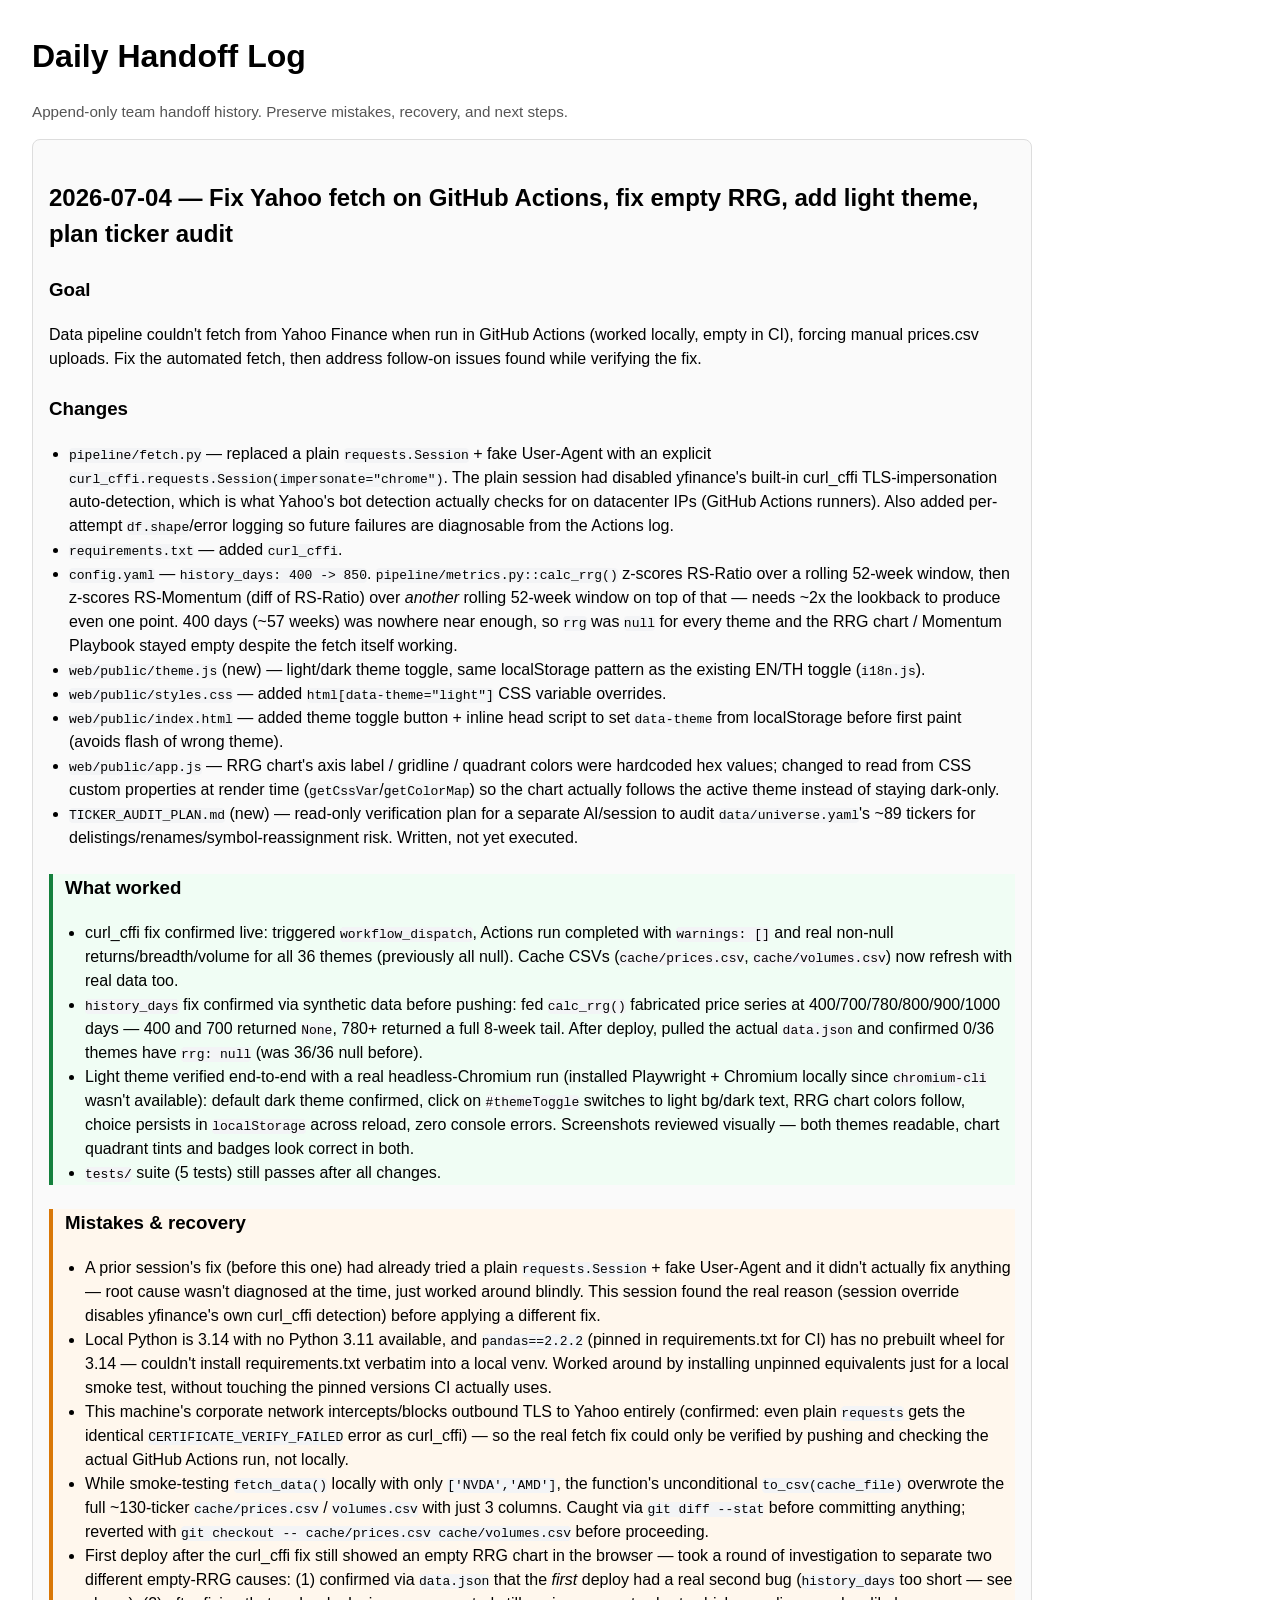
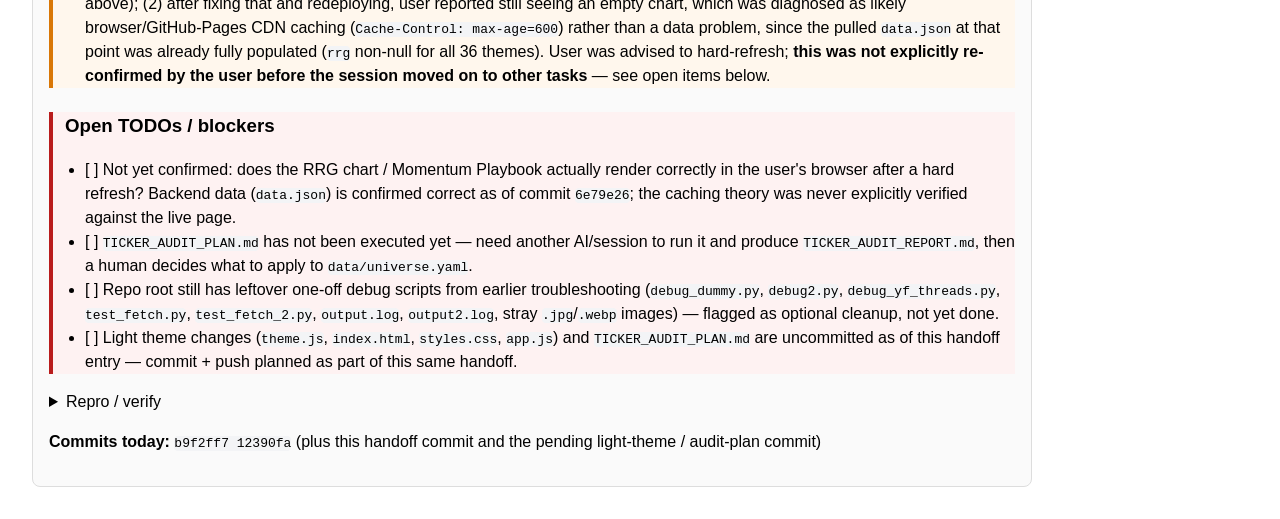
==== handoff.html @ 26f1a14c "docs: daily handoff for 2026-07-04 Yahoo fetch fix, RRG history_days fix, light theme toggle, and ti" ====
<!doctype html>
<html lang="en">
<head>
  <meta charset="utf-8">
  <meta name="viewport" content="width=device-width, initial-scale=1">
  <title>Daily Handoff Log</title>
  <style>
    body {
      font-family: Arial, sans-serif;
      line-height: 1.5;
      margin: 2rem;
      max-width: 1000px;
    }
    h1, h2, h3 {
      margin-top: 1.5rem;
    }
    .handoff-entry {
      border: 1px solid #ddd;
      border-radius: 8px;
      padding: 1rem;
      margin-bottom: 1rem;
      background: #fafafa;
    }
    .meta {
      color: #555;
      font-size: 0.95rem;
    }
    .mistakes {
      border-left: 4px solid #d97706;
      padding-left: 0.75rem;
      background: #fff7ed;
    }
    .worked {
      border-left: 4px solid #15803d;
      padding-left: 0.75rem;
      background: #f0fdf4;
    }
    .blockers {
      border-left: 4px solid #b91c1c;
      padding-left: 0.75rem;
      background: #fef2f2;
    }
    code, pre {
      background: #f3f4f6;
      border-radius: 4px;
    }
    pre {
      padding: 0.75rem;
      overflow-x: auto;
    }
    ul {
      padding-left: 1.25rem;
    }
  </style>
</head>
<body>
  <h1>Daily Handoff Log</h1>
  <p class="meta">Append-only team handoff history. Preserve mistakes, recovery, and next steps.</p>

  <section id="handoff-log">
    <!-- APPEND NEW HANDOFF ENTRIES BELOW THIS LINE -->
    <section class="handoff-entry" data-date="2026-07-04">
      <h2>2026-07-04 — Fix Yahoo fetch on GitHub Actions, fix empty RRG, add light theme, plan ticker audit</h2>

      <section>
        <h3>Goal</h3>
        <p>Data pipeline couldn't fetch from Yahoo Finance when run in GitHub Actions (worked locally, empty in CI), forcing manual prices.csv uploads. Fix the automated fetch, then address follow-on issues found while verifying the fix.</p>
      </section>

      <section>
        <h3>Changes</h3>
        <ul>
          <li><code>pipeline/fetch.py</code> — replaced a plain <code>requests.Session</code> + fake User-Agent with an explicit <code>curl_cffi.requests.Session(impersonate="chrome")</code>. The plain session had disabled yfinance's built-in curl_cffi TLS-impersonation auto-detection, which is what Yahoo's bot detection actually checks for on datacenter IPs (GitHub Actions runners). Also added per-attempt <code>df.shape</code>/error logging so future failures are diagnosable from the Actions log.</li>
          <li><code>requirements.txt</code> — added <code>curl_cffi</code>.</li>
          <li><code>config.yaml</code> — <code>history_days: 400 -&gt; 850</code>. <code>pipeline/metrics.py::calc_rrg()</code> z-scores RS-Ratio over a rolling 52-week window, then z-scores RS-Momentum (diff of RS-Ratio) over <em>another</em> rolling 52-week window on top of that — needs ~2x the lookback to produce even one point. 400 days (~57 weeks) was nowhere near enough, so <code>rrg</code> was <code>null</code> for every theme and the RRG chart / Momentum Playbook stayed empty despite the fetch itself working.</li>
          <li><code>web/public/theme.js</code> (new) — light/dark theme toggle, same localStorage pattern as the existing EN/TH toggle (<code>i18n.js</code>).</li>
          <li><code>web/public/styles.css</code> — added <code>html[data-theme="light"]</code> CSS variable overrides.</li>
          <li><code>web/public/index.html</code> — added theme toggle button + inline head script to set <code>data-theme</code> from localStorage before first paint (avoids flash of wrong theme).</li>
          <li><code>web/public/app.js</code> — RRG chart's axis label / gridline / quadrant colors were hardcoded hex values; changed to read from CSS custom properties at render time (<code>getCssVar</code>/<code>getColorMap</code>) so the chart actually follows the active theme instead of staying dark-only.</li>
          <li><code>TICKER_AUDIT_PLAN.md</code> (new) — read-only verification plan for a separate AI/session to audit <code>data/universe.yaml</code>'s ~89 tickers for delistings/renames/symbol-reassignment risk. Written, not yet executed.</li>
        </ul>
      </section>

      <section class="worked">
        <h3>What worked</h3>
        <ul>
          <li>curl_cffi fix confirmed live: triggered <code>workflow_dispatch</code>, Actions run completed with <code>warnings: []</code> and real non-null returns/breadth/volume for all 36 themes (previously all null). Cache CSVs (<code>cache/prices.csv</code>, <code>cache/volumes.csv</code>) now refresh with real data too.</li>
          <li><code>history_days</code> fix confirmed via synthetic data before pushing: fed <code>calc_rrg()</code> fabricated price series at 400/700/780/800/900/1000 days — 400 and 700 returned <code>None</code>, 780+ returned a full 8-week tail. After deploy, pulled the actual <code>data.json</code> and confirmed 0/36 themes have <code>rrg: null</code> (was 36/36 null before).</li>
          <li>Light theme verified end-to-end with a real headless-Chromium run (installed Playwright + Chromium locally since <code>chromium-cli</code> wasn't available): default dark theme confirmed, click on <code>#themeToggle</code> switches to light bg/dark text, RRG chart colors follow, choice persists in <code>localStorage</code> across reload, zero console errors. Screenshots reviewed visually — both themes readable, chart quadrant tints and badges look correct in both.</li>
          <li><code>tests/</code> suite (5 tests) still passes after all changes.</li>
        </ul>
      </section>

      <section class="mistakes">
        <h3>Mistakes &amp; recovery</h3>
        <ul>
          <li>A prior session's fix (before this one) had already tried a plain <code>requests.Session</code> + fake User-Agent and it didn't actually fix anything — root cause wasn't diagnosed at the time, just worked around blindly. This session found the real reason (session override disables yfinance's own curl_cffi detection) before applying a different fix.</li>
          <li>Local Python is 3.14 with no Python 3.11 available, and <code>pandas==2.2.2</code> (pinned in requirements.txt for CI) has no prebuilt wheel for 3.14 — couldn't install requirements.txt verbatim into a local venv. Worked around by installing unpinned equivalents just for a local smoke test, without touching the pinned versions CI actually uses.</li>
          <li>This machine's corporate network intercepts/blocks outbound TLS to Yahoo entirely (confirmed: even plain <code>requests</code> gets the identical <code>CERTIFICATE_VERIFY_FAILED</code> error as curl_cffi) — so the real fetch fix could only be verified by pushing and checking the actual GitHub Actions run, not locally.</li>
          <li>While smoke-testing <code>fetch_data()</code> locally with only <code>['NVDA','AMD']</code>, the function's unconditional <code>to_csv(cache_file)</code> overwrote the full ~130-ticker <code>cache/prices.csv</code> / <code>volumes.csv</code> with just 3 columns. Caught via <code>git diff --stat</code> before committing anything; reverted with <code>git checkout -- cache/prices.csv cache/volumes.csv</code> before proceeding.</li>
          <li>First deploy after the curl_cffi fix still showed an empty RRG chart in the browser — took a round of investigation to separate two different empty-RRG causes: (1) confirmed via <code>data.json</code> that the <em>first</em> deploy had a real second bug (<code>history_days</code> too short — see above); (2) after fixing that and redeploying, user reported still seeing an empty chart, which was diagnosed as likely browser/GitHub-Pages CDN caching (<code>Cache-Control: max-age=600</code>) rather than a data problem, since the pulled <code>data.json</code> at that point was already fully populated (<code>rrg</code> non-null for all 36 themes). User was advised to hard-refresh; <strong>this was not explicitly re-confirmed by the user before the session moved on to other tasks</strong> — see open items below.</li>
        </ul>
      </section>

      <section class="blockers">
        <h3>Open TODOs / blockers</h3>
        <ul>
          <li>[ ] Not yet confirmed: does the RRG chart / Momentum Playbook actually render correctly in the user's browser after a hard refresh? Backend data (<code>data.json</code>) is confirmed correct as of commit <code>6e79e26</code>; the caching theory was never explicitly verified against the live page.</li>
          <li>[ ] <code>TICKER_AUDIT_PLAN.md</code> has not been executed yet — need another AI/session to run it and produce <code>TICKER_AUDIT_REPORT.md</code>, then a human decides what to apply to <code>data/universe.yaml</code>.</li>
          <li>[ ] Repo root still has leftover one-off debug scripts from earlier troubleshooting (<code>debug_dummy.py</code>, <code>debug2.py</code>, <code>debug_yf_threads.py</code>, <code>test_fetch.py</code>, <code>test_fetch_2.py</code>, <code>output.log</code>, <code>output2.log</code>, stray <code>.jpg</code>/<code>.webp</code> images) — flagged as optional cleanup, not yet done.</li>
          <li>[ ] Light theme changes (<code>theme.js</code>, <code>index.html</code>, <code>styles.css</code>, <code>app.js</code>) and <code>TICKER_AUDIT_PLAN.md</code> are uncommitted as of this handoff entry — commit + push planned as part of this same handoff.</li>
        </ul>
      </section>

      <details>
        <summary>Repro / verify</summary>
        <pre><code># unit tests
pytest tests/

# local dashboard preview (no network fetch needed, uses committed data.json)
cd web/public &amp;&amp; python -m http.server 8000
# open http://localhost:8000, click the moon/sun button next to EN/TH to test theme toggle

# full pipeline run (needs unrestricted network access to Yahoo Finance — will fail on networks
# that block/intercept it, e.g. this dev machine; works in GitHub Actions)
python -m pipeline.run</code></pre>
      </details>

      <p><strong>Commits today:</strong> <code>b9f2ff7 12390fa</code> (plus this handoff commit and the pending light-theme / audit-plan commit)</p>
    </section>
  </section>
</body>
</html>
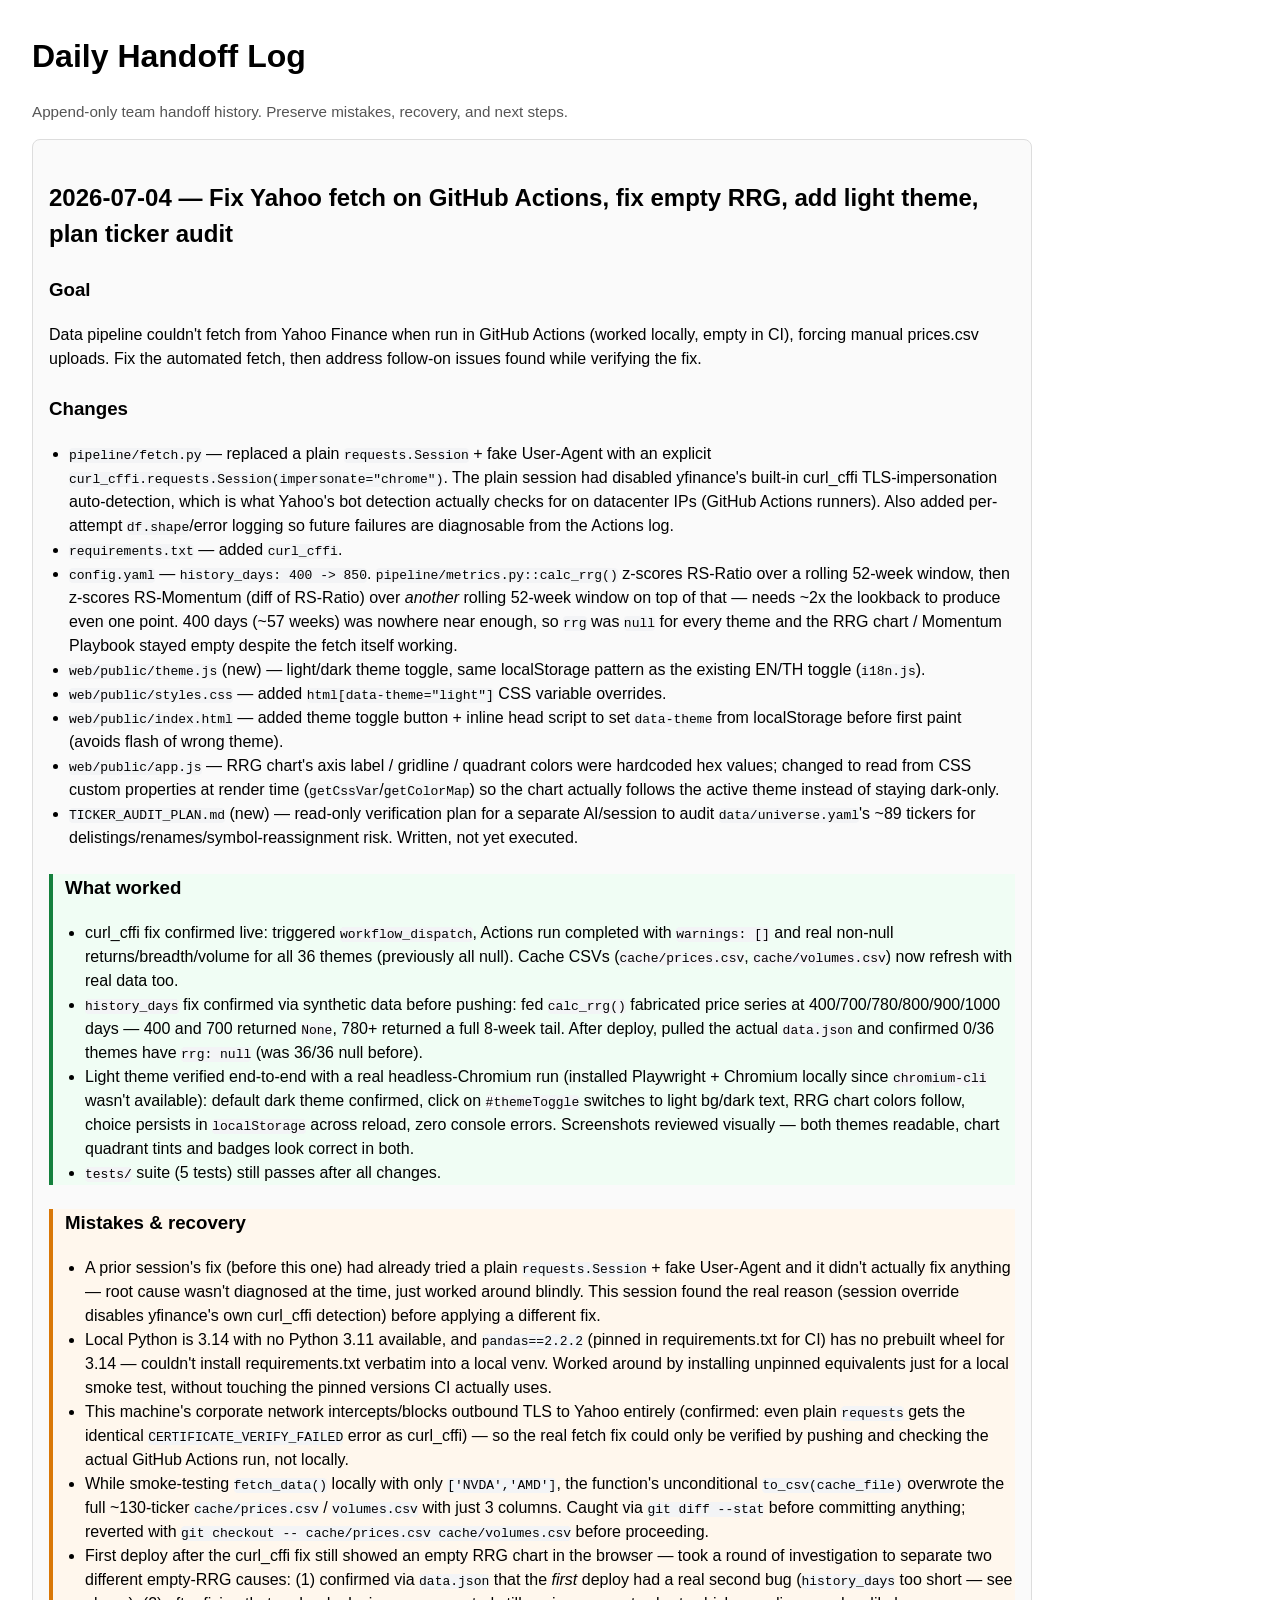
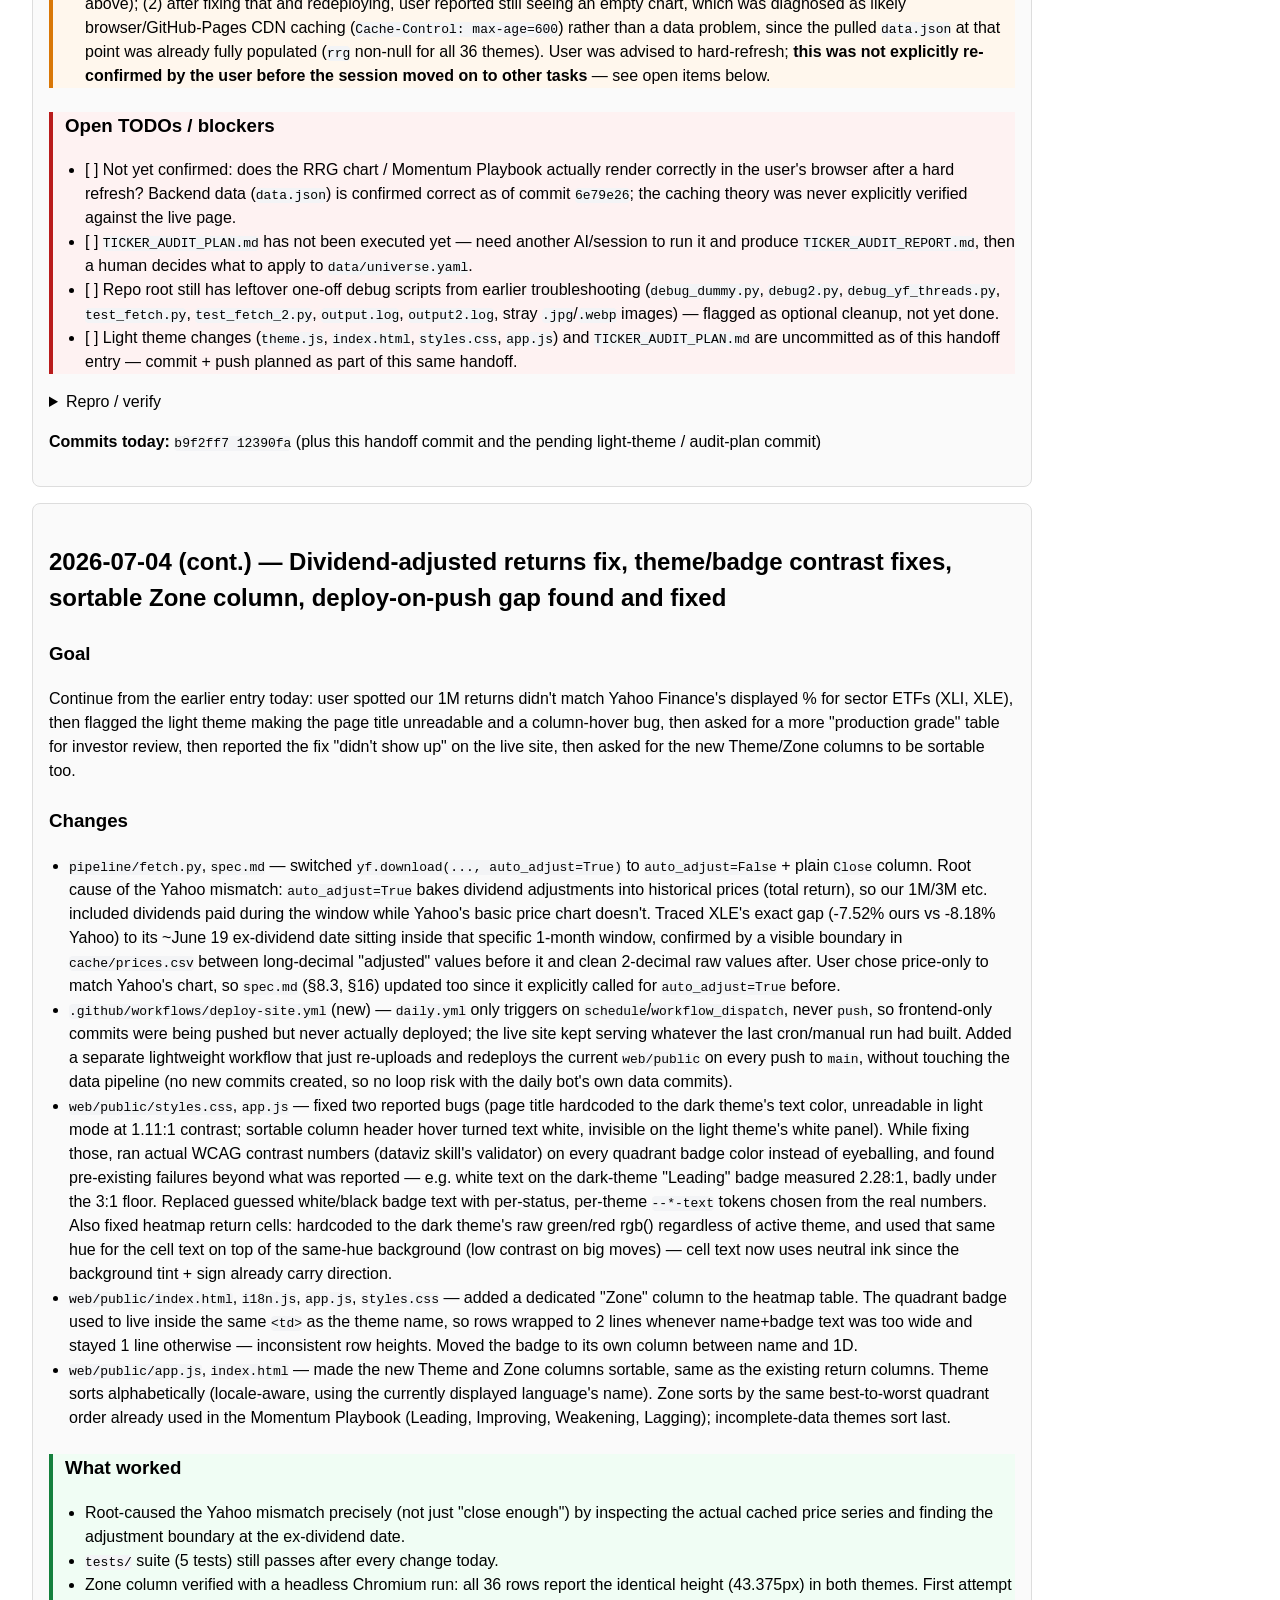
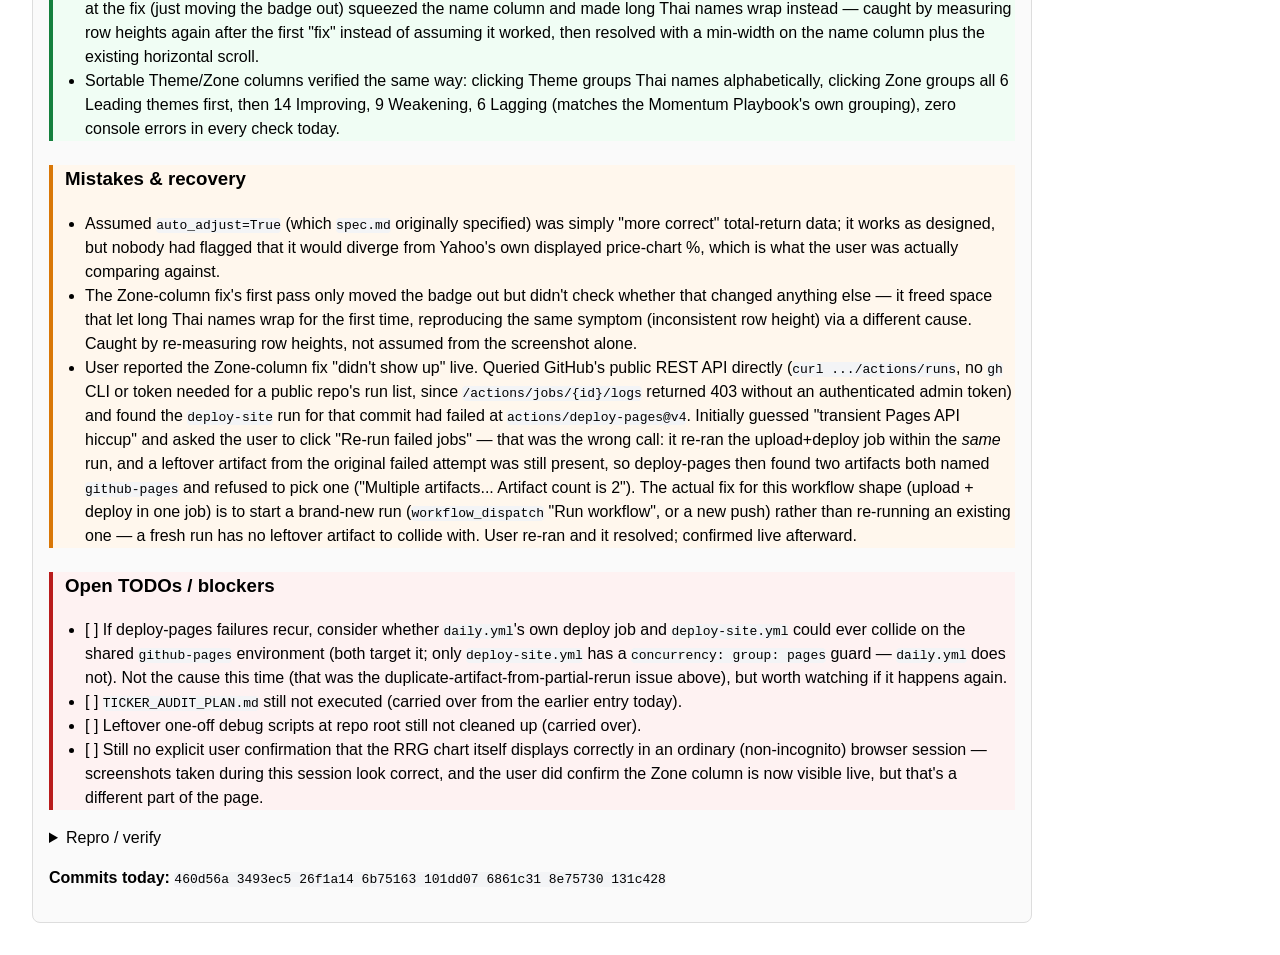
==== commit 2099bc75: "docs: daily handoff continuation for 2026-07-04 Dividend-adjusted-returns fix, theme/badge contrast " ====
--- a/handoff.html
+++ b/handoff.html
@@ -128,6 +128,69 @@
 
       <p><strong>Commits today:</strong> <code>b9f2ff7 12390fa</code> (plus this handoff commit and the pending light-theme / audit-plan commit)</p>
     </section>
+
+    <section class="handoff-entry" data-date="2026-07-04">
+      <h2>2026-07-04 (cont.) — Dividend-adjusted returns fix, theme/badge contrast fixes, sortable Zone column, deploy-on-push gap found and fixed</h2>
+
+      <section>
+        <h3>Goal</h3>
+        <p>Continue from the earlier entry today: user spotted our 1M returns didn't match Yahoo Finance's displayed % for sector ETFs (XLI, XLE), then flagged the light theme making the page title unreadable and a column-hover bug, then asked for a more "production grade" table for investor review, then reported the fix "didn't show up" on the live site, then asked for the new Theme/Zone columns to be sortable too.</p>
+      </section>
+
+      <section>
+        <h3>Changes</h3>
+        <ul>
+          <li><code>pipeline/fetch.py</code>, <code>spec.md</code> — switched <code>yf.download(..., auto_adjust=True)</code> to <code>auto_adjust=False</code> + plain <code>Close</code> column. Root cause of the Yahoo mismatch: <code>auto_adjust=True</code> bakes dividend adjustments into historical prices (total return), so our 1M/3M etc. included dividends paid during the window while Yahoo's basic price chart doesn't. Traced XLE's exact gap (-7.52% ours vs -8.18% Yahoo) to its ~June 19 ex-dividend date sitting inside that specific 1-month window, confirmed by a visible boundary in <code>cache/prices.csv</code> between long-decimal "adjusted" values before it and clean 2-decimal raw values after. User chose price-only to match Yahoo's chart, so <code>spec.md</code> (§8.3, §16) updated too since it explicitly called for <code>auto_adjust=True</code> before.</li>
+          <li><code>.github/workflows/deploy-site.yml</code> (new) — <code>daily.yml</code> only triggers on <code>schedule</code>/<code>workflow_dispatch</code>, never <code>push</code>, so frontend-only commits were being pushed but never actually deployed; the live site kept serving whatever the last cron/manual run had built. Added a separate lightweight workflow that just re-uploads and redeploys the current <code>web/public</code> on every push to <code>main</code>, without touching the data pipeline (no new commits created, so no loop risk with the daily bot's own data commits).</li>
+          <li><code>web/public/styles.css</code>, <code>app.js</code> — fixed two reported bugs (page title hardcoded to the dark theme's text color, unreadable in light mode at 1.11:1 contrast; sortable column header hover turned text white, invisible on the light theme's white panel). While fixing those, ran actual WCAG contrast numbers (dataviz skill's validator) on every quadrant badge color instead of eyeballing, and found pre-existing failures beyond what was reported — e.g. white text on the dark-theme "Leading" badge measured 2.28:1, badly under the 3:1 floor. Replaced guessed white/black badge text with per-status, per-theme <code>--*-text</code> tokens chosen from the real numbers. Also fixed heatmap return cells: hardcoded to the dark theme's raw green/red rgb() regardless of active theme, and used that same hue for the cell text on top of the same-hue background (low contrast on big moves) — cell text now uses neutral ink since the background tint + sign already carry direction.</li>
+          <li><code>web/public/index.html</code>, <code>i18n.js</code>, <code>app.js</code>, <code>styles.css</code> — added a dedicated "Zone" column to the heatmap table. The quadrant badge used to live inside the same <code>&lt;td&gt;</code> as the theme name, so rows wrapped to 2 lines whenever name+badge text was too wide and stayed 1 line otherwise — inconsistent row heights. Moved the badge to its own column between name and 1D.</li>
+          <li><code>web/public/app.js</code>, <code>index.html</code> — made the new Theme and Zone columns sortable, same as the existing return columns. Theme sorts alphabetically (locale-aware, using the currently displayed language's name). Zone sorts by the same best-to-worst quadrant order already used in the Momentum Playbook (Leading, Improving, Weakening, Lagging); incomplete-data themes sort last.</li>
+        </ul>
+      </section>
+
+      <section class="worked">
+        <h3>What worked</h3>
+        <ul>
+          <li>Root-caused the Yahoo mismatch precisely (not just "close enough") by inspecting the actual cached price series and finding the adjustment boundary at the ex-dividend date.</li>
+          <li><code>tests/</code> suite (5 tests) still passes after every change today.</li>
+          <li>Zone column verified with a headless Chromium run: all 36 rows report the identical height (43.375px) in both themes. First attempt at the fix (just moving the badge out) squeezed the name column and made long Thai names wrap instead — caught by measuring row heights again after the first "fix" instead of assuming it worked, then resolved with a min-width on the name column plus the existing horizontal scroll.</li>
+          <li>Sortable Theme/Zone columns verified the same way: clicking Theme groups Thai names alphabetically, clicking Zone groups all 6 Leading themes first, then 14 Improving, 9 Weakening, 6 Lagging (matches the Momentum Playbook's own grouping), zero console errors in every check today.</li>
+        </ul>
+      </section>
+
+      <section class="mistakes">
+        <h3>Mistakes &amp; recovery</h3>
+        <ul>
+          <li>Assumed <code>auto_adjust=True</code> (which <code>spec.md</code> originally specified) was simply "more correct" total-return data; it works as designed, but nobody had flagged that it would diverge from Yahoo's own displayed price-chart %, which is what the user was actually comparing against.</li>
+          <li>The Zone-column fix's first pass only moved the badge out but didn't check whether that changed anything else — it freed space that let long Thai names wrap for the first time, reproducing the same symptom (inconsistent row height) via a different cause. Caught by re-measuring row heights, not assumed from the screenshot alone.</li>
+          <li>User reported the Zone-column fix "didn't show up" live. Queried GitHub's public REST API directly (<code>curl .../actions/runs</code>, no <code>gh</code> CLI or token needed for a public repo's run list, since <code>/actions/jobs/{id}/logs</code> returned 403 without an authenticated admin token) and found the <code>deploy-site</code> run for that commit had failed at <code>actions/deploy-pages@v4</code>. Initially guessed "transient Pages API hiccup" and asked the user to click "Re-run failed jobs" — that was the wrong call: it re-ran the upload+deploy job within the <em>same</em> run, and a leftover artifact from the original failed attempt was still present, so deploy-pages then found two artifacts both named <code>github-pages</code> and refused to pick one ("Multiple artifacts... Artifact count is 2"). The actual fix for this workflow shape (upload + deploy in one job) is to start a brand-new run (<code>workflow_dispatch</code> "Run workflow", or a new push) rather than re-running an existing one — a fresh run has no leftover artifact to collide with. User re-ran and it resolved; confirmed live afterward.</li>
+        </ul>
+      </section>
+
+      <section class="blockers">
+        <h3>Open TODOs / blockers</h3>
+        <ul>
+          <li>[ ] If deploy-pages failures recur, consider whether <code>daily.yml</code>'s own deploy job and <code>deploy-site.yml</code> could ever collide on the shared <code>github-pages</code> environment (both target it; only <code>deploy-site.yml</code> has a <code>concurrency: group: pages</code> guard — <code>daily.yml</code> does not). Not the cause this time (that was the duplicate-artifact-from-partial-rerun issue above), but worth watching if it happens again.</li>
+          <li>[ ] <code>TICKER_AUDIT_PLAN.md</code> still not executed (carried over from the earlier entry today).</li>
+          <li>[ ] Leftover one-off debug scripts at repo root still not cleaned up (carried over).</li>
+          <li>[ ] Still no explicit user confirmation that the RRG chart itself displays correctly in an ordinary (non-incognito) browser session — screenshots taken during this session look correct, and the user did confirm the Zone column is now visible live, but that's a different part of the page.</li>
+        </ul>
+      </section>
+
+      <details>
+        <summary>Repro / verify</summary>
+        <pre><code># unit tests
+pytest tests/
+
+# local dashboard preview
+cd web/public &amp;&amp; python -m http.server 8000
+
+# check recent GitHub Actions runs without gh CLI / auth (public repo, public API)
+curl -s "https://api.github.com/repos/Thailaxy/SectorRotation/actions/runs?per_page=10"</code></pre>
+      </details>
+
+      <p><strong>Commits today:</strong> <code>460d56a 3493ec5 26f1a14 6b75163 101dd07 6861c31 8e75730 131c428</code></p>
+    </section>
   </section>
 </body>
 </html>
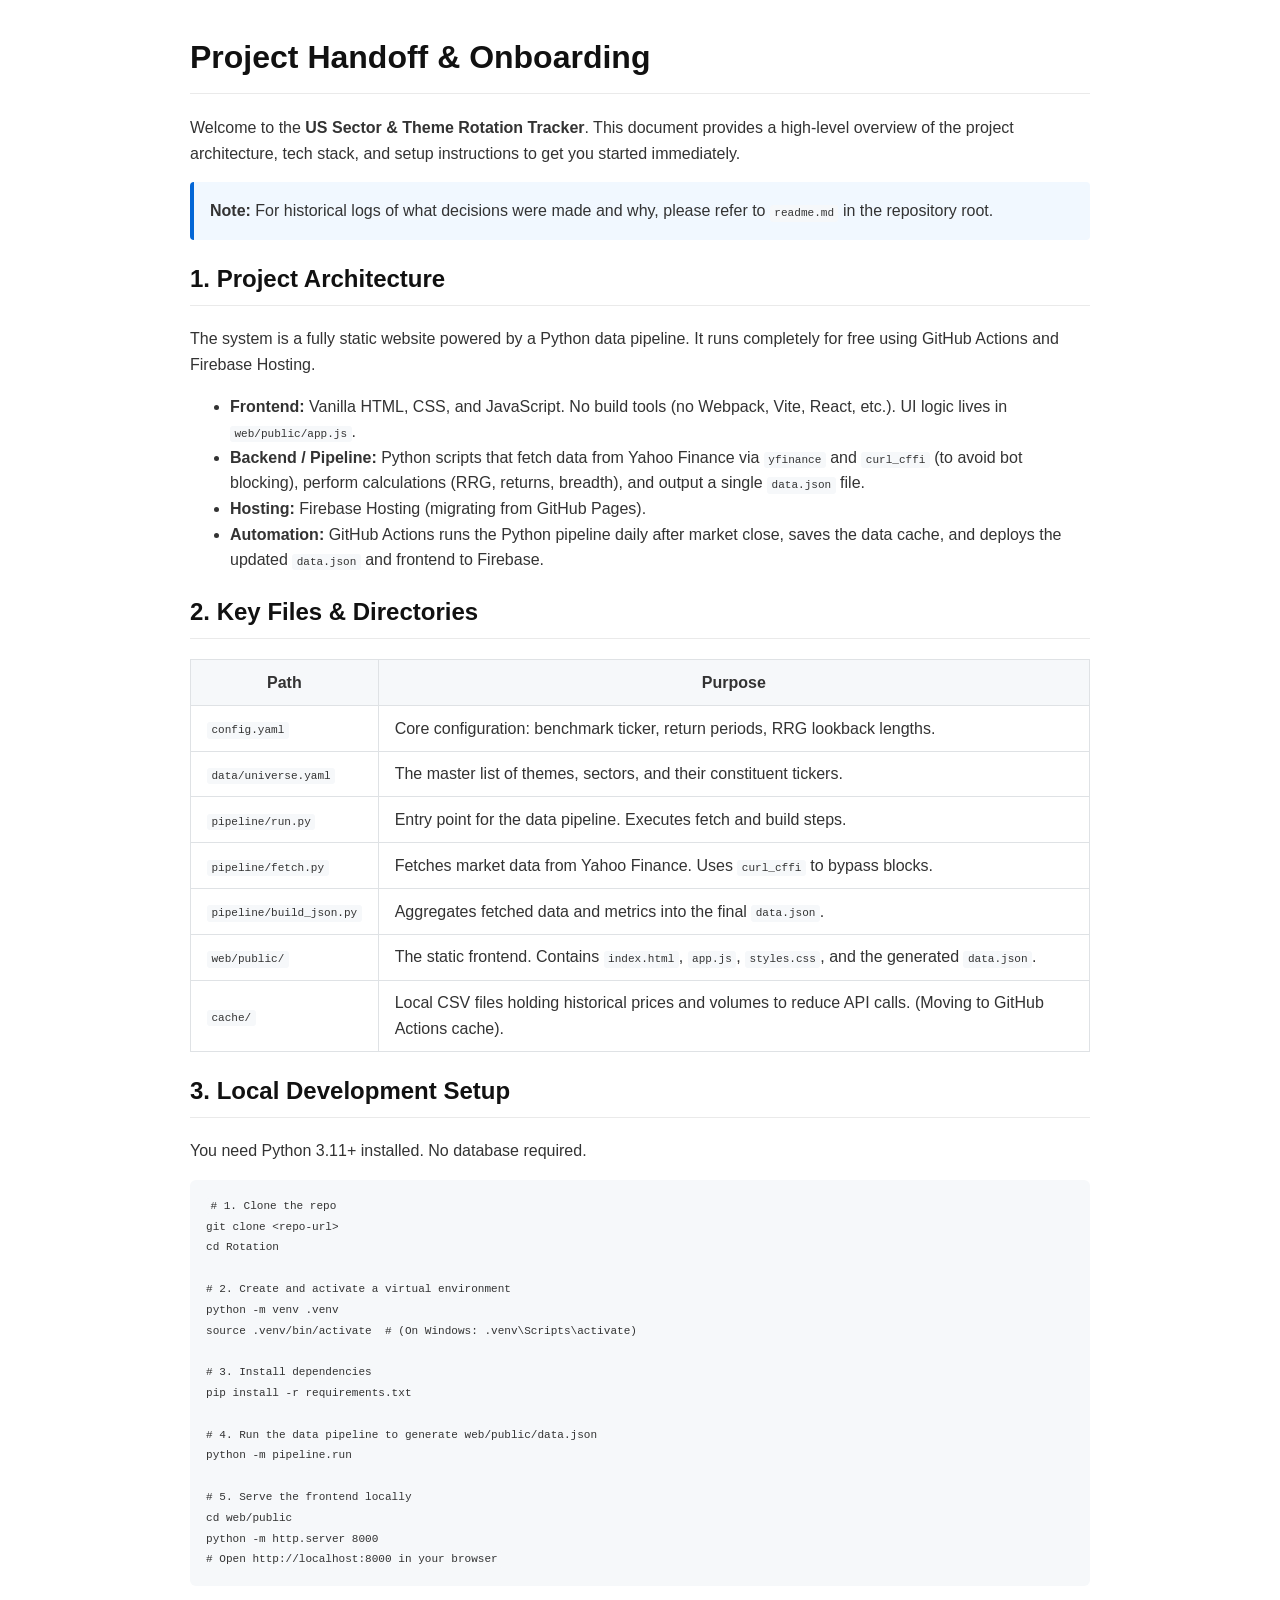
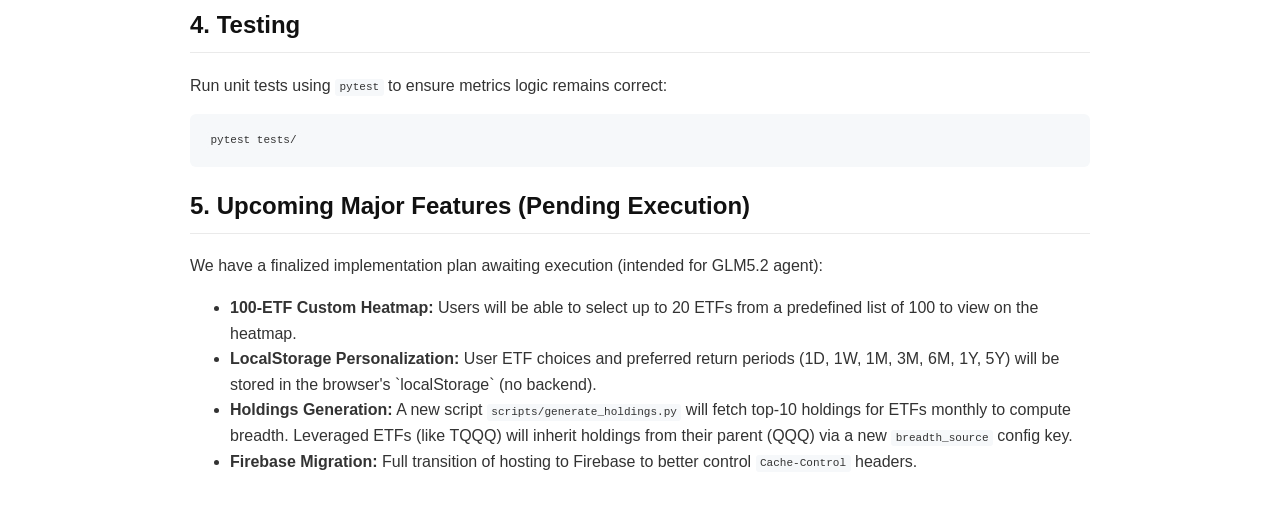
==== commit 94bc05fa: "fix: data missing for 13 ETFs after mobile/DV-ratio commit (root cause: yfinance non-deterministic S" ====
--- a/handoff.html
+++ b/handoff.html
@@ -3,194 +3,143 @@
 <head>
   <meta charset="utf-8">
   <meta name="viewport" content="width=device-width, initial-scale=1">
-  <title>Daily Handoff Log</title>
+  <title>US Sector & Theme Rotation Tracker - Onboarding Handoff</title>
   <style>
     body {
-      font-family: Arial, sans-serif;
-      line-height: 1.5;
-      margin: 2rem;
-      max-width: 1000px;
+      font-family: -apple-system, BlinkMacSystemFont, "Segoe UI", Roboto, Helvetica, Arial, sans-serif;
+      line-height: 1.6;
+      margin: 2rem auto;
+      max-width: 900px;
+      color: #333;
     }
     h1, h2, h3 {
-      margin-top: 1.5rem;
+      color: #111;
+      border-bottom: 1px solid #eaeaea;
+      padding-bottom: 0.3em;
     }
-    .handoff-entry {
-      border: 1px solid #ddd;
-      border-radius: 8px;
+    .callout {
+      background: #f1f8ff;
+      border-left: 4px solid #0366d6;
       padding: 1rem;
-      margin-bottom: 1rem;
-      background: #fafafa;
+      border-radius: 4px;
+      margin: 1rem 0;
     }
-    .meta {
-      color: #555;
-      font-size: 0.95rem;
-    }
-    .mistakes {
-      border-left: 4px solid #d97706;
-      padding-left: 0.75rem;
-      background: #fff7ed;
-    }
-    .worked {
-      border-left: 4px solid #15803d;
-      padding-left: 0.75rem;
-      background: #f0fdf4;
-    }
-    .blockers {
-      border-left: 4px solid #b91c1c;
-      padding-left: 0.75rem;
-      background: #fef2f2;
-    }
-    code, pre {
-      background: #f3f4f6;
-      border-radius: 4px;
+    code {
+      background: #f6f8fa;
+      padding: 0.2em 0.4em;
+      border-radius: 3px;
+      font-size: 85%;
     }
     pre {
-      padding: 0.75rem;
+      background: #f6f8fa;
+      padding: 1rem;
+      border-radius: 6px;
       overflow-x: auto;
     }
-    ul {
-      padding-left: 1.25rem;
+    table {
+      border-collapse: collapse;
+      width: 100%;
+      margin: 1rem 0;
+    }
+    th, td {
+      border: 1px solid #dfe2e5;
+      padding: 0.6rem 1rem;
+    }
+    th {
+      background: #f6f8fa;
     }
   </style>
 </head>
 <body>
-  <h1>Daily Handoff Log</h1>
-  <p class="meta">Append-only team handoff history. Preserve mistakes, recovery, and next steps.</p>
+  <h1>Project Handoff & Onboarding</h1>
+  <p>Welcome to the <strong>US Sector & Theme Rotation Tracker</strong>. This document provides a high-level overview of the project architecture, tech stack, and setup instructions to get you started immediately.</p>
 
-  <section id="handoff-log">
-    <!-- APPEND NEW HANDOFF ENTRIES BELOW THIS LINE -->
-    <section class="handoff-entry" data-date="2026-07-04">
-      <h2>2026-07-04 — Fix Yahoo fetch on GitHub Actions, fix empty RRG, add light theme, plan ticker audit</h2>
+  <div class="callout">
+    <strong>Note:</strong> For historical logs of what decisions were made and why, please refer to <code>readme.md</code> in the repository root.
+  </div>
 
-      <section>
-        <h3>Goal</h3>
-        <p>Data pipeline couldn't fetch from Yahoo Finance when run in GitHub Actions (worked locally, empty in CI), forcing manual prices.csv uploads. Fix the automated fetch, then address follow-on issues found while verifying the fix.</p>
-      </section>
+  <h2>1. Project Architecture</h2>
+  <p>The system is a fully static website powered by a Python data pipeline. It runs completely for free using GitHub Actions and Firebase Hosting.</p>
+  <ul>
+    <li><strong>Frontend:</strong> Vanilla HTML, CSS, and JavaScript. No build tools (no Webpack, Vite, React, etc.). UI logic lives in <code>web/public/app.js</code>.</li>
+    <li><strong>Backend / Pipeline:</strong> Python scripts that fetch data from Yahoo Finance via <code>yfinance</code> and <code>curl_cffi</code> (to avoid bot blocking), perform calculations (RRG, returns, breadth), and output a single <code>data.json</code> file.</li>
+    <li><strong>Hosting:</strong> Firebase Hosting (migrating from GitHub Pages).</li>
+    <li><strong>Automation:</strong> GitHub Actions runs the Python pipeline daily after market close, saves the data cache, and deploys the updated <code>data.json</code> and frontend to Firebase.</li>
+  </ul>
 
-      <section>
-        <h3>Changes</h3>
-        <ul>
-          <li><code>pipeline/fetch.py</code> — replaced a plain <code>requests.Session</code> + fake User-Agent with an explicit <code>curl_cffi.requests.Session(impersonate="chrome")</code>. The plain session had disabled yfinance's built-in curl_cffi TLS-impersonation auto-detection, which is what Yahoo's bot detection actually checks for on datacenter IPs (GitHub Actions runners). Also added per-attempt <code>df.shape</code>/error logging so future failures are diagnosable from the Actions log.</li>
-          <li><code>requirements.txt</code> — added <code>curl_cffi</code>.</li>
-          <li><code>config.yaml</code> — <code>history_days: 400 -&gt; 850</code>. <code>pipeline/metrics.py::calc_rrg()</code> z-scores RS-Ratio over a rolling 52-week window, then z-scores RS-Momentum (diff of RS-Ratio) over <em>another</em> rolling 52-week window on top of that — needs ~2x the lookback to produce even one point. 400 days (~57 weeks) was nowhere near enough, so <code>rrg</code> was <code>null</code> for every theme and the RRG chart / Momentum Playbook stayed empty despite the fetch itself working.</li>
-          <li><code>web/public/theme.js</code> (new) — light/dark theme toggle, same localStorage pattern as the existing EN/TH toggle (<code>i18n.js</code>).</li>
-          <li><code>web/public/styles.css</code> — added <code>html[data-theme="light"]</code> CSS variable overrides.</li>
-          <li><code>web/public/index.html</code> — added theme toggle button + inline head script to set <code>data-theme</code> from localStorage before first paint (avoids flash of wrong theme).</li>
-          <li><code>web/public/app.js</code> — RRG chart's axis label / gridline / quadrant colors were hardcoded hex values; changed to read from CSS custom properties at render time (<code>getCssVar</code>/<code>getColorMap</code>) so the chart actually follows the active theme instead of staying dark-only.</li>
-          <li><code>TICKER_AUDIT_PLAN.md</code> (new) — read-only verification plan for a separate AI/session to audit <code>data/universe.yaml</code>'s ~89 tickers for delistings/renames/symbol-reassignment risk. Written, not yet executed.</li>
-        </ul>
-      </section>
+  <h2>2. Key Files & Directories</h2>
+  <table>
+    <thead>
+      <tr>
+        <th>Path</th>
+        <th>Purpose</th>
+      </tr>
+    </thead>
+    <tbody>
+      <tr>
+        <td><code>config.yaml</code></td>
+        <td>Core configuration: benchmark ticker, return periods, RRG lookback lengths.</td>
+      </tr>
+      <tr>
+        <td><code>data/universe.yaml</code></td>
+        <td>The master list of themes, sectors, and their constituent tickers.</td>
+      </tr>
+      <tr>
+        <td><code>pipeline/run.py</code></td>
+        <td>Entry point for the data pipeline. Executes fetch and build steps.</td>
+      </tr>
+      <tr>
+        <td><code>pipeline/fetch.py</code></td>
+        <td>Fetches market data from Yahoo Finance. Uses <code>curl_cffi</code> to bypass blocks.</td>
+      </tr>
+      <tr>
+        <td><code>pipeline/build_json.py</code></td>
+        <td>Aggregates fetched data and metrics into the final <code>data.json</code>.</td>
+      </tr>
+      <tr>
+        <td><code>web/public/</code></td>
+        <td>The static frontend. Contains <code>index.html</code>, <code>app.js</code>, <code>styles.css</code>, and the generated <code>data.json</code>.</td>
+      </tr>
+      <tr>
+        <td><code>cache/</code></td>
+        <td>Local CSV files holding historical prices and volumes to reduce API calls. (Moving to GitHub Actions cache).</td>
+      </tr>
+    </tbody>
+  </table>
 
-      <section class="worked">
-        <h3>What worked</h3>
-        <ul>
-          <li>curl_cffi fix confirmed live: triggered <code>workflow_dispatch</code>, Actions run completed with <code>warnings: []</code> and real non-null returns/breadth/volume for all 36 themes (previously all null). Cache CSVs (<code>cache/prices.csv</code>, <code>cache/volumes.csv</code>) now refresh with real data too.</li>
-          <li><code>history_days</code> fix confirmed via synthetic data before pushing: fed <code>calc_rrg()</code> fabricated price series at 400/700/780/800/900/1000 days — 400 and 700 returned <code>None</code>, 780+ returned a full 8-week tail. After deploy, pulled the actual <code>data.json</code> and confirmed 0/36 themes have <code>rrg: null</code> (was 36/36 null before).</li>
-          <li>Light theme verified end-to-end with a real headless-Chromium run (installed Playwright + Chromium locally since <code>chromium-cli</code> wasn't available): default dark theme confirmed, click on <code>#themeToggle</code> switches to light bg/dark text, RRG chart colors follow, choice persists in <code>localStorage</code> across reload, zero console errors. Screenshots reviewed visually — both themes readable, chart quadrant tints and badges look correct in both.</li>
-          <li><code>tests/</code> suite (5 tests) still passes after all changes.</li>
-        </ul>
-      </section>
+  <h2>3. Local Development Setup</h2>
+  <p>You need Python 3.11+ installed. No database required.</p>
+  
+  <pre><code># 1. Clone the repo
+git clone &lt;repo-url&gt;
+cd Rotation
 
-      <section class="mistakes">
-        <h3>Mistakes &amp; recovery</h3>
-        <ul>
-          <li>A prior session's fix (before this one) had already tried a plain <code>requests.Session</code> + fake User-Agent and it didn't actually fix anything — root cause wasn't diagnosed at the time, just worked around blindly. This session found the real reason (session override disables yfinance's own curl_cffi detection) before applying a different fix.</li>
-          <li>Local Python is 3.14 with no Python 3.11 available, and <code>pandas==2.2.2</code> (pinned in requirements.txt for CI) has no prebuilt wheel for 3.14 — couldn't install requirements.txt verbatim into a local venv. Worked around by installing unpinned equivalents just for a local smoke test, without touching the pinned versions CI actually uses.</li>
-          <li>This machine's corporate network intercepts/blocks outbound TLS to Yahoo entirely (confirmed: even plain <code>requests</code> gets the identical <code>CERTIFICATE_VERIFY_FAILED</code> error as curl_cffi) — so the real fetch fix could only be verified by pushing and checking the actual GitHub Actions run, not locally.</li>
-          <li>While smoke-testing <code>fetch_data()</code> locally with only <code>['NVDA','AMD']</code>, the function's unconditional <code>to_csv(cache_file)</code> overwrote the full ~130-ticker <code>cache/prices.csv</code> / <code>volumes.csv</code> with just 3 columns. Caught via <code>git diff --stat</code> before committing anything; reverted with <code>git checkout -- cache/prices.csv cache/volumes.csv</code> before proceeding.</li>
-          <li>First deploy after the curl_cffi fix still showed an empty RRG chart in the browser — took a round of investigation to separate two different empty-RRG causes: (1) confirmed via <code>data.json</code> that the <em>first</em> deploy had a real second bug (<code>history_days</code> too short — see above); (2) after fixing that and redeploying, user reported still seeing an empty chart, which was diagnosed as likely browser/GitHub-Pages CDN caching (<code>Cache-Control: max-age=600</code>) rather than a data problem, since the pulled <code>data.json</code> at that point was already fully populated (<code>rrg</code> non-null for all 36 themes). User was advised to hard-refresh; <strong>this was not explicitly re-confirmed by the user before the session moved on to other tasks</strong> — see open items below.</li>
-        </ul>
-      </section>
+# 2. Create and activate a virtual environment
+python -m venv .venv
+source .venv/bin/activate  # (On Windows: .venv\Scripts\activate)
 
-      <section class="blockers">
-        <h3>Open TODOs / blockers</h3>
-        <ul>
-          <li>[ ] Not yet confirmed: does the RRG chart / Momentum Playbook actually render correctly in the user's browser after a hard refresh? Backend data (<code>data.json</code>) is confirmed correct as of commit <code>6e79e26</code>; the caching theory was never explicitly verified against the live page.</li>
-          <li>[ ] <code>TICKER_AUDIT_PLAN.md</code> has not been executed yet — need another AI/session to run it and produce <code>TICKER_AUDIT_REPORT.md</code>, then a human decides what to apply to <code>data/universe.yaml</code>.</li>
-          <li>[ ] Repo root still has leftover one-off debug scripts from earlier troubleshooting (<code>debug_dummy.py</code>, <code>debug2.py</code>, <code>debug_yf_threads.py</code>, <code>test_fetch.py</code>, <code>test_fetch_2.py</code>, <code>output.log</code>, <code>output2.log</code>, stray <code>.jpg</code>/<code>.webp</code> images) — flagged as optional cleanup, not yet done.</li>
-          <li>[ ] Light theme changes (<code>theme.js</code>, <code>index.html</code>, <code>styles.css</code>, <code>app.js</code>) and <code>TICKER_AUDIT_PLAN.md</code> are uncommitted as of this handoff entry — commit + push planned as part of this same handoff.</li>
-        </ul>
-      </section>
+# 3. Install dependencies
+pip install -r requirements.txt
 
-      <details>
-        <summary>Repro / verify</summary>
-        <pre><code># unit tests
-pytest tests/
+# 4. Run the data pipeline to generate web/public/data.json
+python -m pipeline.run
 
-# local dashboard preview (no network fetch needed, uses committed data.json)
-cd web/public &amp;&amp; python -m http.server 8000
-# open http://localhost:8000, click the moon/sun button next to EN/TH to test theme toggle
+# 5. Serve the frontend locally
+cd web/public
+python -m http.server 8000
+# Open http://localhost:8000 in your browser</code></pre>
 
-# full pipeline run (needs unrestricted network access to Yahoo Finance — will fail on networks
-# that block/intercept it, e.g. this dev machine; works in GitHub Actions)
-python -m pipeline.run</code></pre>
-      </details>
+  <h2>4. Testing</h2>
+  <p>Run unit tests using <code>pytest</code> to ensure metrics logic remains correct:</p>
+  <pre><code>pytest tests/</code></pre>
 
-      <p><strong>Commits today:</strong> <code>b9f2ff7 12390fa</code> (plus this handoff commit and the pending light-theme / audit-plan commit)</p>
-    </section>
-
-    <section class="handoff-entry" data-date="2026-07-04">
-      <h2>2026-07-04 (cont.) — Dividend-adjusted returns fix, theme/badge contrast fixes, sortable Zone column, deploy-on-push gap found and fixed</h2>
-
-      <section>
-        <h3>Goal</h3>
-        <p>Continue from the earlier entry today: user spotted our 1M returns didn't match Yahoo Finance's displayed % for sector ETFs (XLI, XLE), then flagged the light theme making the page title unreadable and a column-hover bug, then asked for a more "production grade" table for investor review, then reported the fix "didn't show up" on the live site, then asked for the new Theme/Zone columns to be sortable too.</p>
-      </section>
-
-      <section>
-        <h3>Changes</h3>
-        <ul>
-          <li><code>pipeline/fetch.py</code>, <code>spec.md</code> — switched <code>yf.download(..., auto_adjust=True)</code> to <code>auto_adjust=False</code> + plain <code>Close</code> column. Root cause of the Yahoo mismatch: <code>auto_adjust=True</code> bakes dividend adjustments into historical prices (total return), so our 1M/3M etc. included dividends paid during the window while Yahoo's basic price chart doesn't. Traced XLE's exact gap (-7.52% ours vs -8.18% Yahoo) to its ~June 19 ex-dividend date sitting inside that specific 1-month window, confirmed by a visible boundary in <code>cache/prices.csv</code> between long-decimal "adjusted" values before it and clean 2-decimal raw values after. User chose price-only to match Yahoo's chart, so <code>spec.md</code> (§8.3, §16) updated too since it explicitly called for <code>auto_adjust=True</code> before.</li>
-          <li><code>.github/workflows/deploy-site.yml</code> (new) — <code>daily.yml</code> only triggers on <code>schedule</code>/<code>workflow_dispatch</code>, never <code>push</code>, so frontend-only commits were being pushed but never actually deployed; the live site kept serving whatever the last cron/manual run had built. Added a separate lightweight workflow that just re-uploads and redeploys the current <code>web/public</code> on every push to <code>main</code>, without touching the data pipeline (no new commits created, so no loop risk with the daily bot's own data commits).</li>
-          <li><code>web/public/styles.css</code>, <code>app.js</code> — fixed two reported bugs (page title hardcoded to the dark theme's text color, unreadable in light mode at 1.11:1 contrast; sortable column header hover turned text white, invisible on the light theme's white panel). While fixing those, ran actual WCAG contrast numbers (dataviz skill's validator) on every quadrant badge color instead of eyeballing, and found pre-existing failures beyond what was reported — e.g. white text on the dark-theme "Leading" badge measured 2.28:1, badly under the 3:1 floor. Replaced guessed white/black badge text with per-status, per-theme <code>--*-text</code> tokens chosen from the real numbers. Also fixed heatmap return cells: hardcoded to the dark theme's raw green/red rgb() regardless of active theme, and used that same hue for the cell text on top of the same-hue background (low contrast on big moves) — cell text now uses neutral ink since the background tint + sign already carry direction.</li>
-          <li><code>web/public/index.html</code>, <code>i18n.js</code>, <code>app.js</code>, <code>styles.css</code> — added a dedicated "Zone" column to the heatmap table. The quadrant badge used to live inside the same <code>&lt;td&gt;</code> as the theme name, so rows wrapped to 2 lines whenever name+badge text was too wide and stayed 1 line otherwise — inconsistent row heights. Moved the badge to its own column between name and 1D.</li>
-          <li><code>web/public/app.js</code>, <code>index.html</code> — made the new Theme and Zone columns sortable, same as the existing return columns. Theme sorts alphabetically (locale-aware, using the currently displayed language's name). Zone sorts by the same best-to-worst quadrant order already used in the Momentum Playbook (Leading, Improving, Weakening, Lagging); incomplete-data themes sort last.</li>
-        </ul>
-      </section>
-
-      <section class="worked">
-        <h3>What worked</h3>
-        <ul>
-          <li>Root-caused the Yahoo mismatch precisely (not just "close enough") by inspecting the actual cached price series and finding the adjustment boundary at the ex-dividend date.</li>
-          <li><code>tests/</code> suite (5 tests) still passes after every change today.</li>
-          <li>Zone column verified with a headless Chromium run: all 36 rows report the identical height (43.375px) in both themes. First attempt at the fix (just moving the badge out) squeezed the name column and made long Thai names wrap instead — caught by measuring row heights again after the first "fix" instead of assuming it worked, then resolved with a min-width on the name column plus the existing horizontal scroll.</li>
-          <li>Sortable Theme/Zone columns verified the same way: clicking Theme groups Thai names alphabetically, clicking Zone groups all 6 Leading themes first, then 14 Improving, 9 Weakening, 6 Lagging (matches the Momentum Playbook's own grouping), zero console errors in every check today.</li>
-        </ul>
-      </section>
-
-      <section class="mistakes">
-        <h3>Mistakes &amp; recovery</h3>
-        <ul>
-          <li>Assumed <code>auto_adjust=True</code> (which <code>spec.md</code> originally specified) was simply "more correct" total-return data; it works as designed, but nobody had flagged that it would diverge from Yahoo's own displayed price-chart %, which is what the user was actually comparing against.</li>
-          <li>The Zone-column fix's first pass only moved the badge out but didn't check whether that changed anything else — it freed space that let long Thai names wrap for the first time, reproducing the same symptom (inconsistent row height) via a different cause. Caught by re-measuring row heights, not assumed from the screenshot alone.</li>
-          <li>User reported the Zone-column fix "didn't show up" live. Queried GitHub's public REST API directly (<code>curl .../actions/runs</code>, no <code>gh</code> CLI or token needed for a public repo's run list, since <code>/actions/jobs/{id}/logs</code> returned 403 without an authenticated admin token) and found the <code>deploy-site</code> run for that commit had failed at <code>actions/deploy-pages@v4</code>. Initially guessed "transient Pages API hiccup" and asked the user to click "Re-run failed jobs" — that was the wrong call: it re-ran the upload+deploy job within the <em>same</em> run, and a leftover artifact from the original failed attempt was still present, so deploy-pages then found two artifacts both named <code>github-pages</code> and refused to pick one ("Multiple artifacts... Artifact count is 2"). The actual fix for this workflow shape (upload + deploy in one job) is to start a brand-new run (<code>workflow_dispatch</code> "Run workflow", or a new push) rather than re-running an existing one — a fresh run has no leftover artifact to collide with. User re-ran and it resolved; confirmed live afterward.</li>
-        </ul>
-      </section>
-
-      <section class="blockers">
-        <h3>Open TODOs / blockers</h3>
-        <ul>
-          <li>[ ] If deploy-pages failures recur, consider whether <code>daily.yml</code>'s own deploy job and <code>deploy-site.yml</code> could ever collide on the shared <code>github-pages</code> environment (both target it; only <code>deploy-site.yml</code> has a <code>concurrency: group: pages</code> guard — <code>daily.yml</code> does not). Not the cause this time (that was the duplicate-artifact-from-partial-rerun issue above), but worth watching if it happens again.</li>
-          <li>[ ] <code>TICKER_AUDIT_PLAN.md</code> still not executed (carried over from the earlier entry today).</li>
-          <li>[ ] Leftover one-off debug scripts at repo root still not cleaned up (carried over).</li>
-          <li>[ ] Still no explicit user confirmation that the RRG chart itself displays correctly in an ordinary (non-incognito) browser session — screenshots taken during this session look correct, and the user did confirm the Zone column is now visible live, but that's a different part of the page.</li>
-        </ul>
-      </section>
-
-      <details>
-        <summary>Repro / verify</summary>
-        <pre><code># unit tests
-pytest tests/
-
-# local dashboard preview
-cd web/public &amp;&amp; python -m http.server 8000
-
-# check recent GitHub Actions runs without gh CLI / auth (public repo, public API)
-curl -s "https://api.github.com/repos/Thailaxy/SectorRotation/actions/runs?per_page=10"</code></pre>
-      </details>
-
-      <p><strong>Commits today:</strong> <code>460d56a 3493ec5 26f1a14 6b75163 101dd07 6861c31 8e75730 131c428</code></p>
-    </section>
-  </section>
+  <h2>5. Upcoming Major Features (Pending Execution)</h2>
+  <p>We have a finalized implementation plan awaiting execution (intended for GLM5.2 agent):</p>
+  <ul>
+    <li><strong>100-ETF Custom Heatmap:</strong> Users will be able to select up to 20 ETFs from a predefined list of 100 to view on the heatmap.</li>
+    <li><strong>LocalStorage Personalization:</strong> User ETF choices and preferred return periods (1D, 1W, 1M, 3M, 6M, 1Y, 5Y) will be stored in the browser's `localStorage` (no backend).</li>
+    <li><strong>Holdings Generation:</strong> A new script <code>scripts/generate_holdings.py</code> will fetch top-10 holdings for ETFs monthly to compute breadth. Leveraged ETFs (like TQQQ) will inherit holdings from their parent (QQQ) via a new <code>breadth_source</code> config key.</li>
+    <li><strong>Firebase Migration:</strong> Full transition of hosting to Firebase to better control <code>Cache-Control</code> headers.</li>
+  </ul>
 </body>
 </html>
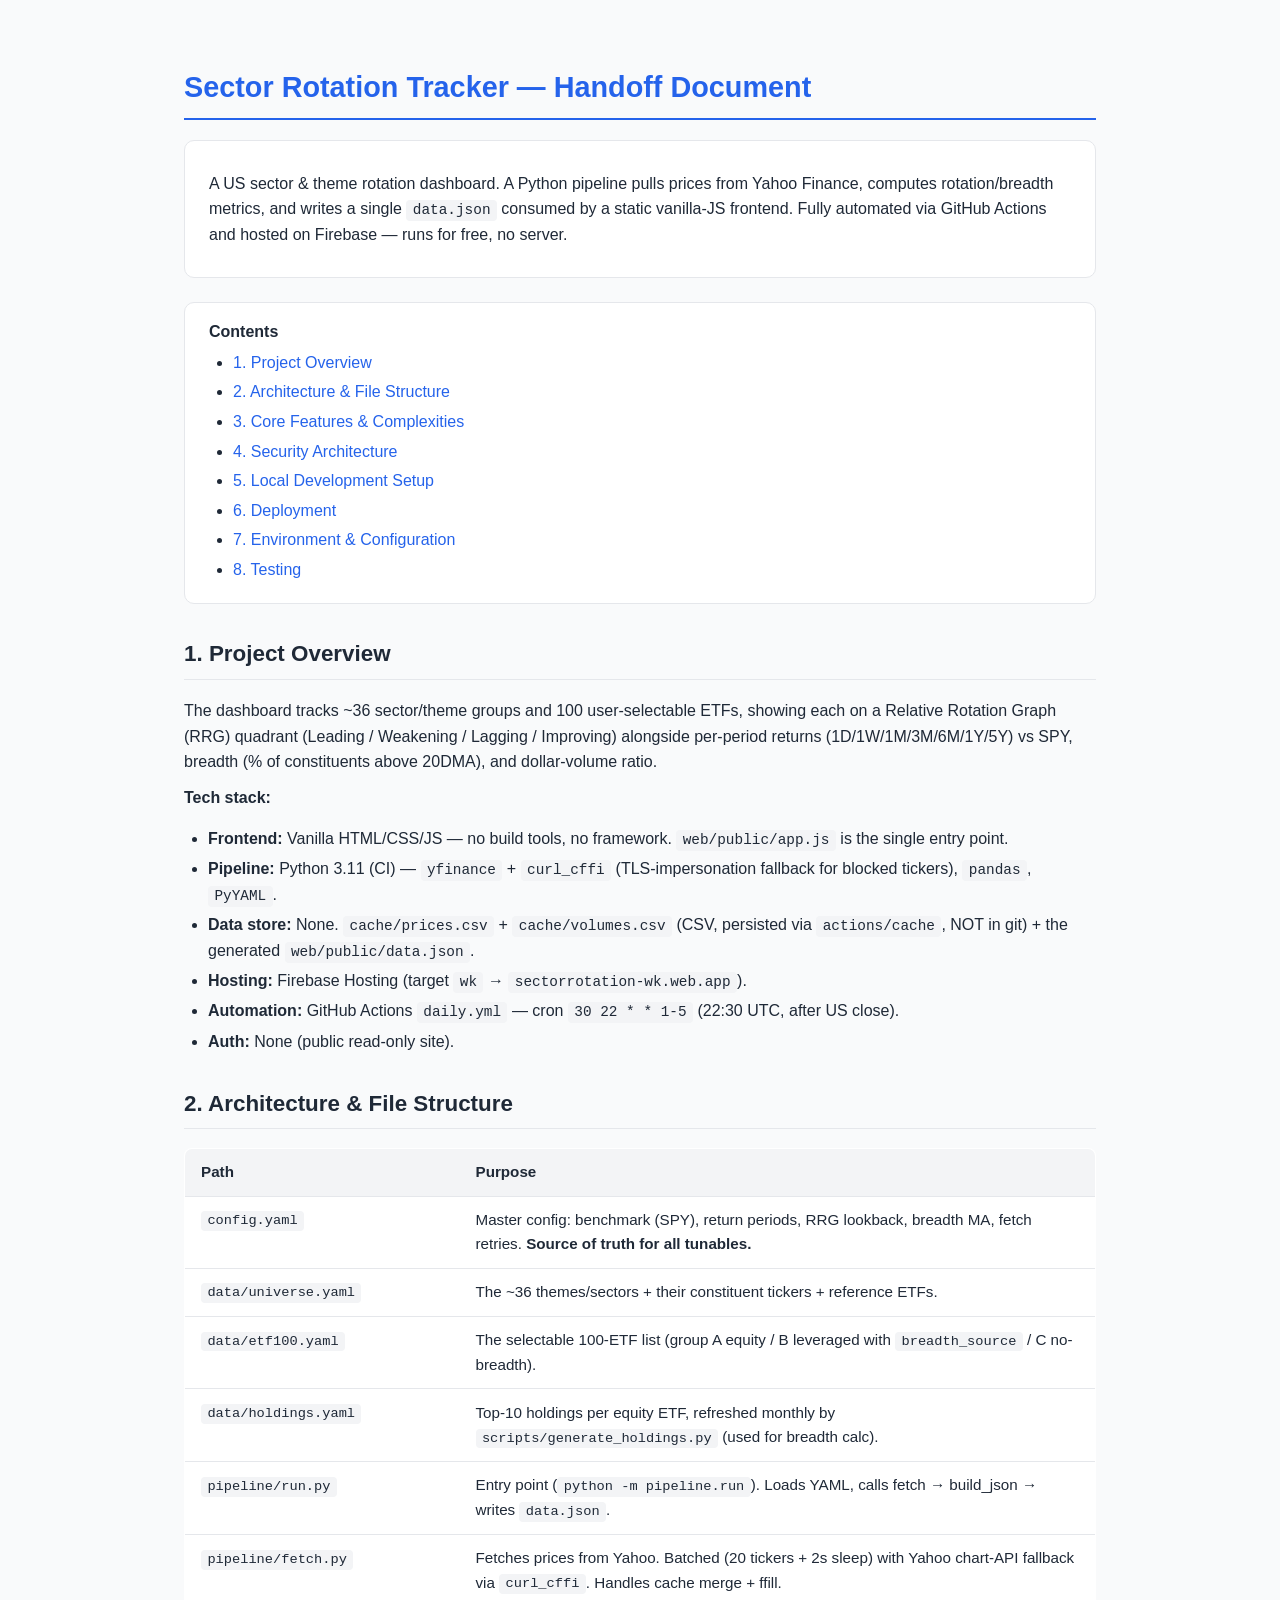
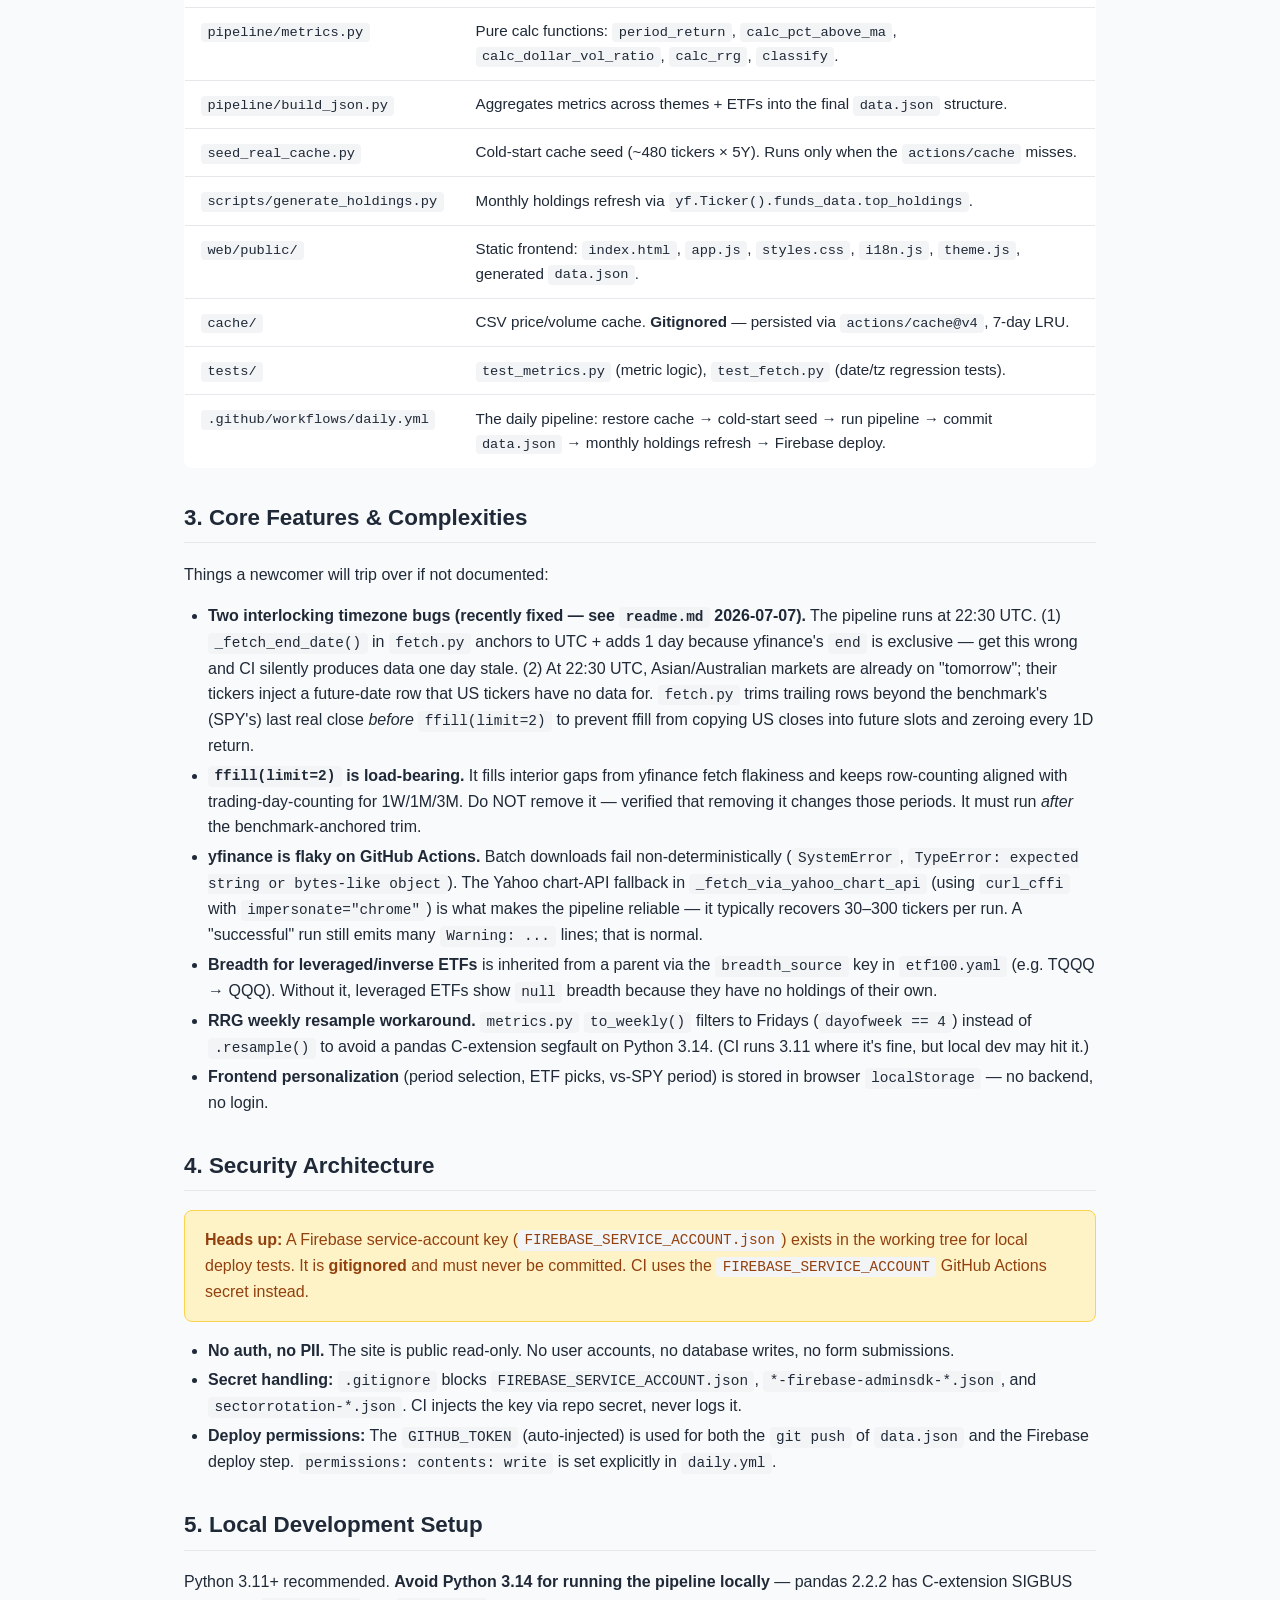
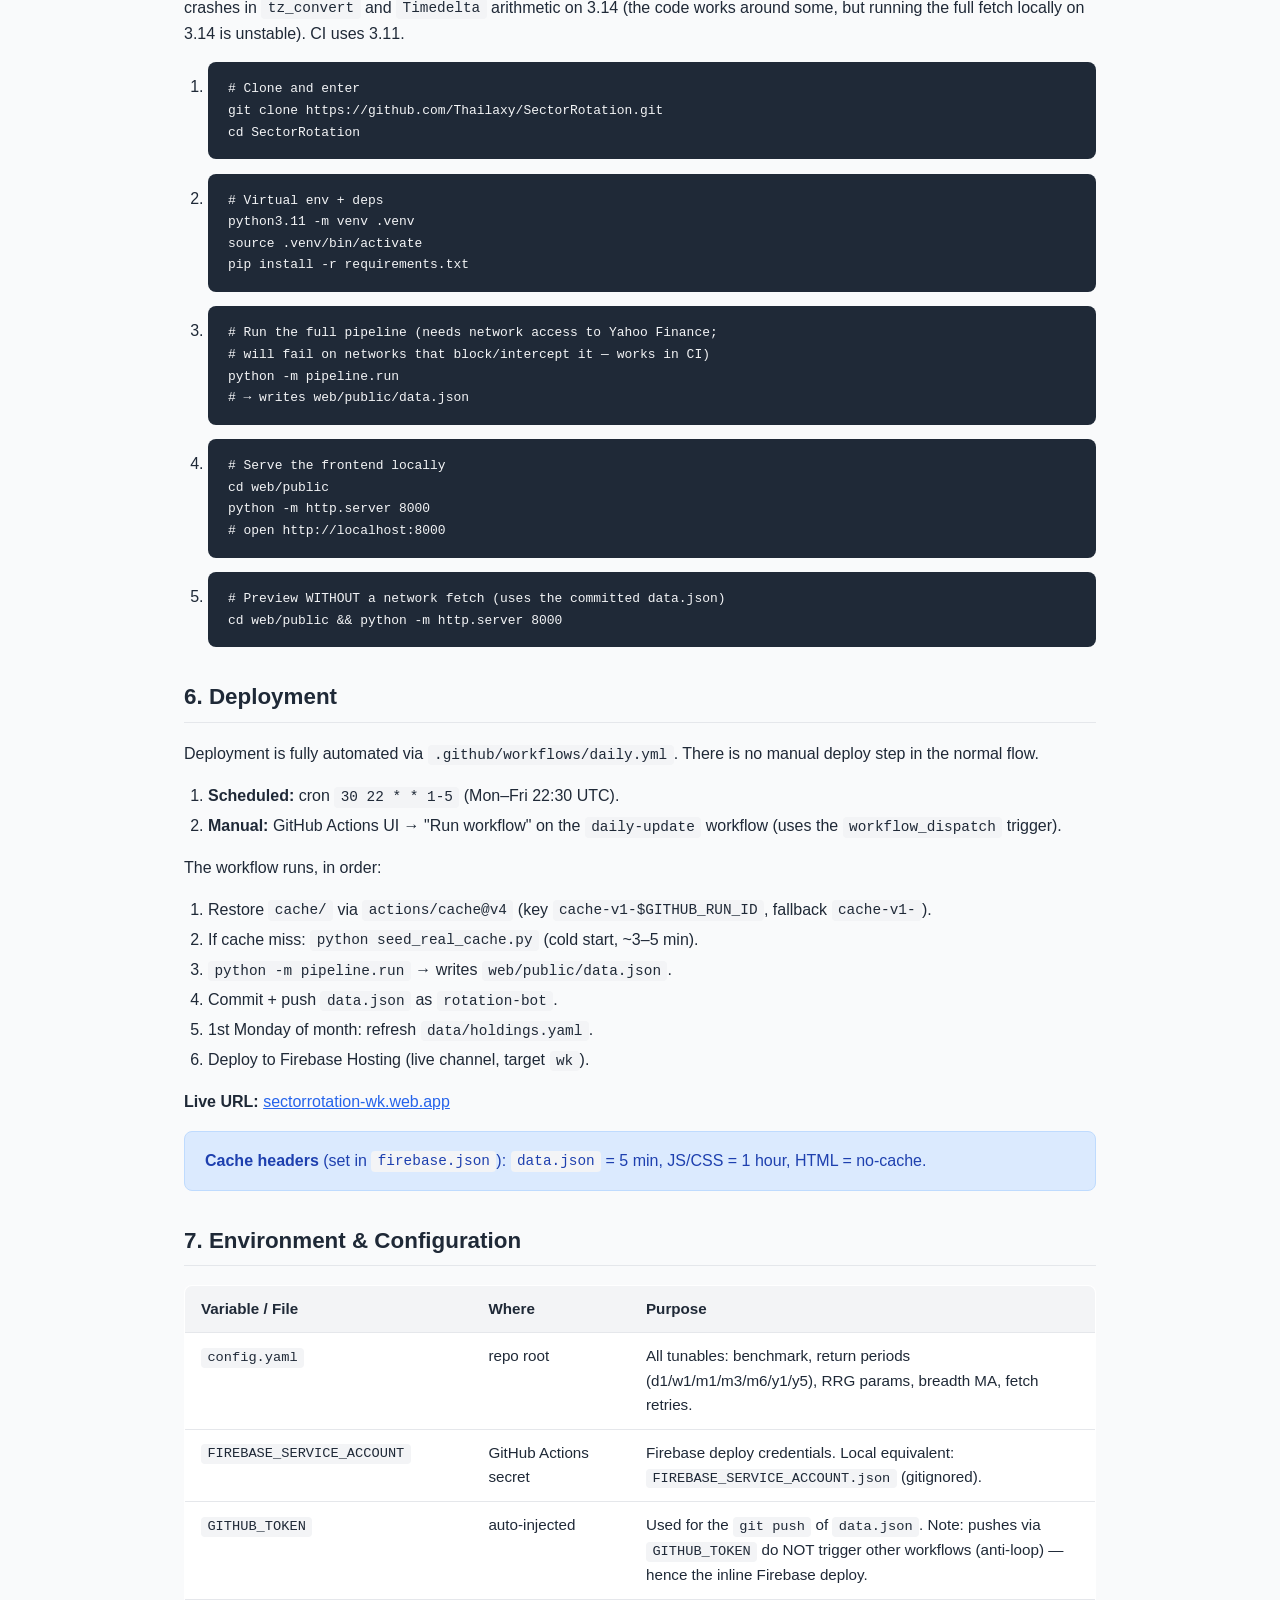
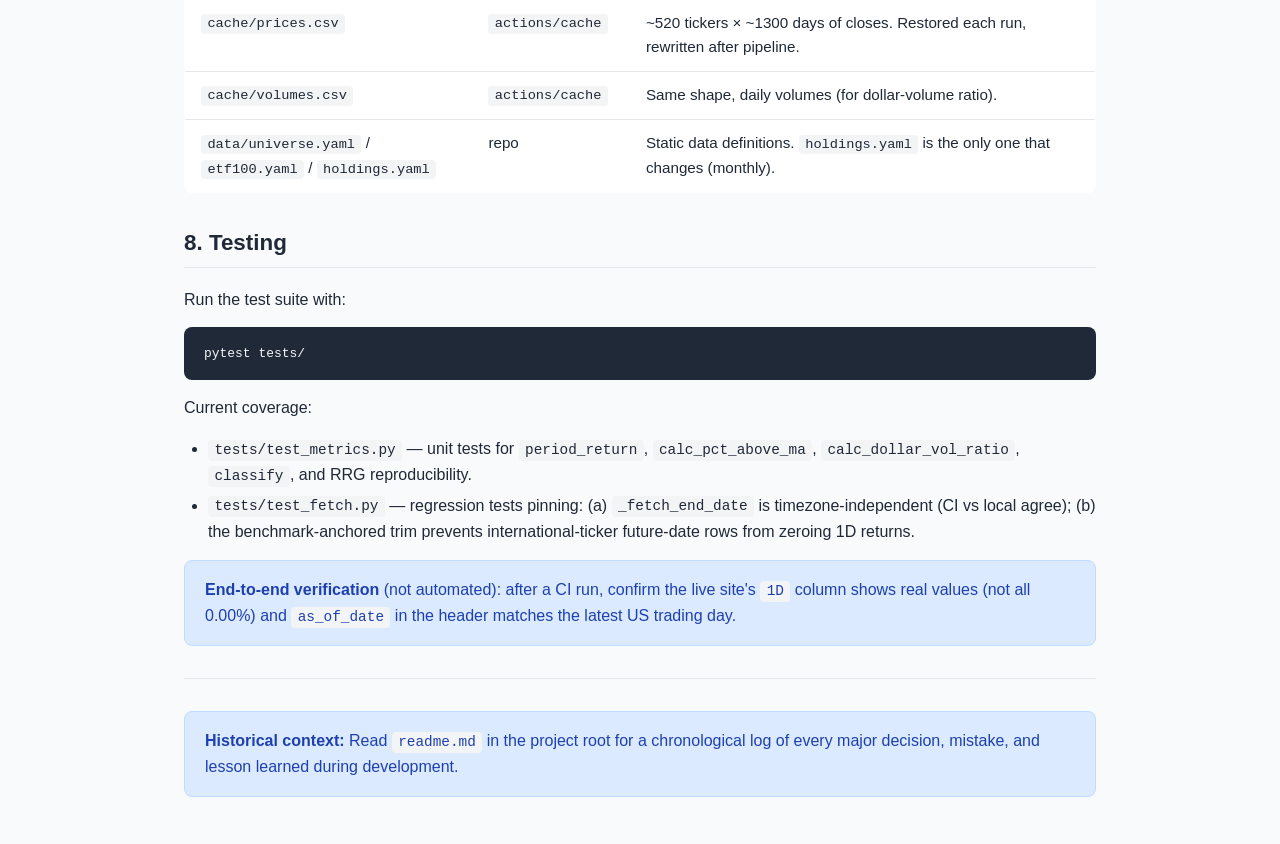
==== commit 11fd855e: "docs: handoff update + log 1D-zero bug fix (2026-07-07) Rewrites handoff.html to reflect current sta" ====
--- a/handoff.html
+++ b/handoff.html
@@ -1,145 +1,336 @@
-<!doctype html>
+<!DOCTYPE html>
 <html lang="en">
 <head>
-  <meta charset="utf-8">
-  <meta name="viewport" content="width=device-width, initial-scale=1">
-  <title>US Sector & Theme Rotation Tracker - Onboarding Handoff</title>
+  <meta charset="UTF-8">
+  <meta name="viewport" content="width=device-width, initial-scale=1.0">
+  <title>Handoff Document: Sector Rotation Tracker</title>
   <style>
+    :root {
+      --bg: #f9fafb;
+      --surface: #ffffff;
+      --text: #1f2937;
+      --text-muted: #6b7280;
+      --border: #e5e7eb;
+      --accent: #2563eb;
+      --warning-bg: #fef3c7;
+      --warning-text: #92400e;
+      --warning-border: #fcd34d;
+      --info-bg: #dbeafe;
+      --info-text: #1e40af;
+      --info-border: #bfdbfe;
+      --code-bg: #f3f4f6;
+      --pre-bg: #1f2937;
+      --pre-text: #f3f4f6;
+    }
+
+    @media (prefers-color-scheme: dark) {
+      :root {
+        --bg: #0f1117;
+        --surface: #1a1d27;
+        --text: #f0f0f5;
+        --text-muted: #9ca3af;
+        --border: #2a2e3a;
+        --accent: #60a5fa;
+        --warning-bg: rgba(255, 165, 2, 0.12);
+        --warning-text: #fcd34d;
+        --warning-border: rgba(255, 165, 2, 0.4);
+        --info-bg: rgba(37, 99, 235, 0.15);
+        --info-text: #93c5fd;
+        --info-border: rgba(37, 99, 235, 0.4);
+        --code-bg: #2a2e3a;
+        --pre-bg: #0a0c12;
+        --pre-text: #e5e7eb;
+      }
+    }
+
+    * { box-sizing: border-box; }
+
     body {
       font-family: -apple-system, BlinkMacSystemFont, "Segoe UI", Roboto, Helvetica, Arial, sans-serif;
       line-height: 1.6;
-      margin: 2rem auto;
-      max-width: 900px;
-      color: #333;
-    }
-    h1, h2, h3 {
-      color: #111;
-      border-bottom: 1px solid #eaeaea;
-      padding-bottom: 0.3em;
-    }
-    .callout {
-      background: #f1f8ff;
-      border-left: 4px solid #0366d6;
-      padding: 1rem;
+      color: var(--text);
+      max-width: 960px;
+      margin: 0 auto;
+      padding: 32px 24px 64px;
+      background: var(--bg);
+    }
+
+    h1, h2, h3, h4 {
+      color: var(--text);
+      margin-top: 2rem;
+    }
+    h1 {
+      border-bottom: 2px solid var(--accent);
+      color: var(--accent);
+      padding-bottom: 0.5rem;
+      font-size: 1.8rem;
+    }
+    h2 {
+      border-bottom: 1px solid var(--border);
+      padding-bottom: 0.4rem;
+      font-size: 1.4rem;
+    }
+    h3 { font-size: 1.15rem; }
+
+    p { margin: 0.6rem 0; }
+
+    a { color: var(--accent); }
+
+    code {
+      background: var(--code-bg);
+      padding: 0.15rem 0.4rem;
       border-radius: 4px;
+      font-family: ui-monospace, SFMono-Regular, Menlo, Monaco, Consolas, monospace;
+      font-size: 0.9em;
+    }
+
+    pre {
+      background: var(--pre-bg);
+      color: var(--pre-text);
+      padding: 1rem 1.25rem;
+      border-radius: 8px;
+      overflow-x: auto;
+      font-size: 0.9rem;
+      line-height: 1.5;
+    }
+    pre code {
+      background: none;
+      color: inherit;
+      padding: 0;
+    }
+
+    ul, ol { padding-left: 1.5rem; }
+    li { margin: 0.25rem 0; }
+
+    table {
+      width: 100%;
+      border-collapse: collapse;
       margin: 1rem 0;
-    }
-    code {
-      background: #f6f8fa;
-      padding: 0.2em 0.4em;
-      border-radius: 3px;
-      font-size: 85%;
-    }
-    pre {
-      background: #f6f8fa;
-      padding: 1rem;
-      border-radius: 6px;
-      overflow-x: auto;
-    }
-    table {
-      border-collapse: collapse;
-      width: 100%;
+      background: var(--surface);
+      border: 1px solid var(--border);
+      border-radius: 8px;
+      overflow: hidden;
+      font-size: 0.95rem;
+    }
+    th, td {
+      padding: 0.7rem 1rem;
+      text-align: left;
+      border-bottom: 1px solid var(--border);
+      vertical-align: top;
+    }
+    th {
+      background: var(--code-bg);
+      font-weight: 600;
+      color: var(--text);
+    }
+    tr:last-child td { border-bottom: none; }
+
+    .card {
+      background: var(--surface);
+      padding: 1.25rem 1.5rem;
+      border: 1px solid var(--border);
+      border-radius: 10px;
+      margin: 1.25rem 0;
+    }
+
+    .alert {
+      padding: 1rem 1.25rem;
+      border-radius: 8px;
       margin: 1rem 0;
-    }
-    th, td {
-      border: 1px solid #dfe2e5;
-      padding: 0.6rem 1rem;
-    }
-    th {
-      background: #f6f8fa;
+      font-weight: 500;
+    }
+    .alert.warning {
+      background: var(--warning-bg);
+      color: var(--warning-text);
+      border: 1px solid var(--warning-border);
+    }
+    .alert.info {
+      background: var(--info-bg);
+      color: var(--info-text);
+      border: 1px solid var(--info-border);
+    }
+
+    .toc {
+      background: var(--surface);
+      border: 1px solid var(--border);
+      border-radius: 10px;
+      padding: 1rem 1.5rem;
+      margin: 1.5rem 0;
+    }
+    .toc ul { margin: 0.3rem 0; }
+    .toc a { text-decoration: none; }
+    .toc a:hover { text-decoration: underline; }
+
+    hr { border: none; border-top: 1px solid var(--border); margin: 2rem 0; }
+
+    @media (max-width: 640px) {
+      body { padding: 20px 14px 40px; }
+      h1 { font-size: 1.5rem; }
+      h2 { font-size: 1.2rem; }
+      th, td { padding: 0.5rem 0.6rem; }
+      pre { padding: 0.75rem 1rem; }
     }
   </style>
 </head>
 <body>
-  <h1>Project Handoff & Onboarding</h1>
-  <p>Welcome to the <strong>US Sector & Theme Rotation Tracker</strong>. This document provides a high-level overview of the project architecture, tech stack, and setup instructions to get you started immediately.</p>
-
-  <div class="callout">
-    <strong>Note:</strong> For historical logs of what decisions were made and why, please refer to <code>readme.md</code> in the repository root.
-  </div>
-
-  <h2>1. Project Architecture</h2>
-  <p>The system is a fully static website powered by a Python data pipeline. It runs completely for free using GitHub Actions and Firebase Hosting.</p>
+
+  <h1>Sector Rotation Tracker — Handoff Document</h1>
+
+  <div class="card">
+    <p>A US sector &amp; theme rotation dashboard. A Python pipeline pulls prices from Yahoo Finance, computes rotation/breadth metrics, and writes a single <code>data.json</code> consumed by a static vanilla-JS frontend. Fully automated via GitHub Actions and hosted on Firebase — runs for free, no server.</p>
+  </div>
+
+  <div class="toc">
+    <strong>Contents</strong>
+    <ul>
+      <li><a href="#overview">1. Project Overview</a></li>
+      <li><a href="#architecture">2. Architecture &amp; File Structure</a></li>
+      <li><a href="#features">3. Core Features &amp; Complexities</a></li>
+      <li><a href="#security">4. Security Architecture</a></li>
+      <li><a href="#setup">5. Local Development Setup</a></li>
+      <li><a href="#deploy">6. Deployment</a></li>
+      <li><a href="#env">7. Environment &amp; Configuration</a></li>
+      <li><a href="#tests">8. Testing</a></li>
+    </ul>
+  </div>
+
+  <h2 id="overview">1. Project Overview</h2>
+  <p>The dashboard tracks ~36 sector/theme groups and 100 user-selectable ETFs, showing each on a Relative Rotation Graph (RRG) quadrant (Leading / Weakening / Lagging / Improving) alongside per-period returns (1D/1W/1M/3M/6M/1Y/5Y) vs SPY, breadth (% of constituents above 20DMA), and dollar-volume ratio.</p>
+  <p><strong>Tech stack:</strong></p>
   <ul>
-    <li><strong>Frontend:</strong> Vanilla HTML, CSS, and JavaScript. No build tools (no Webpack, Vite, React, etc.). UI logic lives in <code>web/public/app.js</code>.</li>
-    <li><strong>Backend / Pipeline:</strong> Python scripts that fetch data from Yahoo Finance via <code>yfinance</code> and <code>curl_cffi</code> (to avoid bot blocking), perform calculations (RRG, returns, breadth), and output a single <code>data.json</code> file.</li>
-    <li><strong>Hosting:</strong> Firebase Hosting (migrating from GitHub Pages).</li>
-    <li><strong>Automation:</strong> GitHub Actions runs the Python pipeline daily after market close, saves the data cache, and deploys the updated <code>data.json</code> and frontend to Firebase.</li>
+    <li><strong>Frontend:</strong> Vanilla HTML/CSS/JS — no build tools, no framework. <code>web/public/app.js</code> is the single entry point.</li>
+    <li><strong>Pipeline:</strong> Python 3.11 (CI) — <code>yfinance</code> + <code>curl_cffi</code> (TLS-impersonation fallback for blocked tickers), <code>pandas</code>, <code>PyYAML</code>.</li>
+    <li><strong>Data store:</strong> None. <code>cache/prices.csv</code> + <code>cache/volumes.csv</code> (CSV, persisted via <code>actions/cache</code>, NOT in git) + the generated <code>web/public/data.json</code>.</li>
+    <li><strong>Hosting:</strong> Firebase Hosting (target <code>wk</code> → <code>sectorrotation-wk.web.app</code>).</li>
+    <li><strong>Automation:</strong> GitHub Actions <code>daily.yml</code> — cron <code>30 22 * * 1-5</code> (22:30 UTC, after US close).</li>
+    <li><strong>Auth:</strong> None (public read-only site).</li>
   </ul>
 
-  <h2>2. Key Files & Directories</h2>
+  <h2 id="architecture">2. Architecture &amp; File Structure</h2>
   <table>
     <thead>
-      <tr>
-        <th>Path</th>
-        <th>Purpose</th>
-      </tr>
+      <tr><th>Path</th><th>Purpose</th></tr>
     </thead>
     <tbody>
-      <tr>
-        <td><code>config.yaml</code></td>
-        <td>Core configuration: benchmark ticker, return periods, RRG lookback lengths.</td>
-      </tr>
-      <tr>
-        <td><code>data/universe.yaml</code></td>
-        <td>The master list of themes, sectors, and their constituent tickers.</td>
-      </tr>
-      <tr>
-        <td><code>pipeline/run.py</code></td>
-        <td>Entry point for the data pipeline. Executes fetch and build steps.</td>
-      </tr>
-      <tr>
-        <td><code>pipeline/fetch.py</code></td>
-        <td>Fetches market data from Yahoo Finance. Uses <code>curl_cffi</code> to bypass blocks.</td>
-      </tr>
-      <tr>
-        <td><code>pipeline/build_json.py</code></td>
-        <td>Aggregates fetched data and metrics into the final <code>data.json</code>.</td>
-      </tr>
-      <tr>
-        <td><code>web/public/</code></td>
-        <td>The static frontend. Contains <code>index.html</code>, <code>app.js</code>, <code>styles.css</code>, and the generated <code>data.json</code>.</td>
-      </tr>
-      <tr>
-        <td><code>cache/</code></td>
-        <td>Local CSV files holding historical prices and volumes to reduce API calls. (Moving to GitHub Actions cache).</td>
-      </tr>
+      <tr><td><code>config.yaml</code></td><td>Master config: benchmark (SPY), return periods, RRG lookback, breadth MA, fetch retries. <strong>Source of truth for all tunables.</strong></td></tr>
+      <tr><td><code>data/universe.yaml</code></td><td>The ~36 themes/sectors + their constituent tickers + reference ETFs.</td></tr>
+      <tr><td><code>data/etf100.yaml</code></td><td>The selectable 100-ETF list (group A equity / B leveraged with <code>breadth_source</code> / C no-breadth).</td></tr>
+      <tr><td><code>data/holdings.yaml</code></td><td>Top-10 holdings per equity ETF, refreshed monthly by <code>scripts/generate_holdings.py</code> (used for breadth calc).</td></tr>
+      <tr><td><code>pipeline/run.py</code></td><td>Entry point (<code>python -m pipeline.run</code>). Loads YAML, calls fetch → build_json → writes <code>data.json</code>.</td></tr>
+      <tr><td><code>pipeline/fetch.py</code></td><td>Fetches prices from Yahoo. Batched (20 tickers + 2s sleep) with Yahoo chart-API fallback via <code>curl_cffi</code>. Handles cache merge + ffill.</td></tr>
+      <tr><td><code>pipeline/metrics.py</code></td><td>Pure calc functions: <code>period_return</code>, <code>calc_pct_above_ma</code>, <code>calc_dollar_vol_ratio</code>, <code>calc_rrg</code>, <code>classify</code>.</td></tr>
+      <tr><td><code>pipeline/build_json.py</code></td><td>Aggregates metrics across themes + ETFs into the final <code>data.json</code> structure.</td></tr>
+      <tr><td><code>seed_real_cache.py</code></td><td>Cold-start cache seed (~480 tickers × 5Y). Runs only when the <code>actions/cache</code> misses.</td></tr>
+      <tr><td><code>scripts/generate_holdings.py</code></td><td>Monthly holdings refresh via <code>yf.Ticker().funds_data.top_holdings</code>.</td></tr>
+      <tr><td><code>web/public/</code></td><td>Static frontend: <code>index.html</code>, <code>app.js</code>, <code>styles.css</code>, <code>i18n.js</code>, <code>theme.js</code>, generated <code>data.json</code>.</td></tr>
+      <tr><td><code>cache/</code></td><td>CSV price/volume cache. <strong>Gitignored</strong> — persisted via <code>actions/cache@v4</code>, 7-day LRU.</td></tr>
+      <tr><td><code>tests/</code></td><td><code>test_metrics.py</code> (metric logic), <code>test_fetch.py</code> (date/tz regression tests).</td></tr>
+      <tr><td><code>.github/workflows/daily.yml</code></td><td>The daily pipeline: restore cache → cold-start seed → run pipeline → commit <code>data.json</code> → monthly holdings refresh → Firebase deploy.</td></tr>
     </tbody>
   </table>
 
-  <h2>3. Local Development Setup</h2>
-  <p>You need Python 3.11+ installed. No database required.</p>
-  
-  <pre><code># 1. Clone the repo
-git clone &lt;repo-url&gt;
-cd Rotation
-
-# 2. Create and activate a virtual environment
-python -m venv .venv
-source .venv/bin/activate  # (On Windows: .venv\Scripts\activate)
-
-# 3. Install dependencies
-pip install -r requirements.txt
-
-# 4. Run the data pipeline to generate web/public/data.json
+  <h2 id="features">3. Core Features &amp; Complexities</h2>
+  <p>Things a newcomer will trip over if not documented:</p>
+  <ul>
+    <li><strong>Two interlocking timezone bugs (recently fixed — see <code>readme.md</code> 2026-07-07).</strong> The pipeline runs at 22:30 UTC. (1) <code>_fetch_end_date()</code> in <code>fetch.py</code> anchors to UTC + adds 1 day because yfinance's <code>end</code> is exclusive — get this wrong and CI silently produces data one day stale. (2) At 22:30 UTC, Asian/Australian markets are already on "tomorrow"; their tickers inject a future-date row that US tickers have no data for. <code>fetch.py</code> trims trailing rows beyond the benchmark's (SPY's) last real close <em>before</em> <code>ffill(limit=2)</code> to prevent ffill from copying US closes into future slots and zeroing every 1D return.</li>
+    <li><strong><code>ffill(limit=2)</code> is load-bearing.</strong> It fills interior gaps from yfinance fetch flakiness and keeps row-counting aligned with trading-day-counting for 1W/1M/3M. Do NOT remove it — verified that removing it changes those periods. It must run <em>after</em> the benchmark-anchored trim.</li>
+    <li><strong>yfinance is flaky on GitHub Actions.</strong> Batch downloads fail non-deterministically (<code>SystemError</code>, <code>TypeError: expected string or bytes-like object</code>). The Yahoo chart-API fallback in <code>_fetch_via_yahoo_chart_api</code> (using <code>curl_cffi</code> with <code>impersonate="chrome"</code>) is what makes the pipeline reliable — it typically recovers 30–300 tickers per run. A "successful" run still emits many <code>Warning: ...</code> lines; that is normal.</li>
+    <li><strong>Breadth for leveraged/inverse ETFs</strong> is inherited from a parent via the <code>breadth_source</code> key in <code>etf100.yaml</code> (e.g. TQQQ → QQQ). Without it, leveraged ETFs show <code>null</code> breadth because they have no holdings of their own.</li>
+    <li><strong>RRG weekly resample workaround.</strong> <code>metrics.py</code> <code>to_weekly()</code> filters to Fridays (<code>dayofweek == 4</code>) instead of <code>.resample()</code> to avoid a pandas C-extension segfault on Python 3.14. (CI runs 3.11 where it's fine, but local dev may hit it.)</li>
+    <li><strong>Frontend personalization</strong> (period selection, ETF picks, vs-SPY period) is stored in browser <code>localStorage</code> — no backend, no login.</li>
+  </ul>
+
+  <h2 id="security">4. Security Architecture</h2>
+  <div class="alert warning">
+    <strong>Heads up:</strong> A Firebase service-account key (<code>FIREBASE_SERVICE_ACCOUNT.json</code>) exists in the working tree for local deploy tests. It is <strong>gitignored</strong> and must never be committed. CI uses the <code>FIREBASE_SERVICE_ACCOUNT</code> GitHub Actions secret instead.
+  </div>
+  <ul>
+    <li><strong>No auth, no PII.</strong> The site is public read-only. No user accounts, no database writes, no form submissions.</li>
+    <li><strong>Secret handling:</strong> <code>.gitignore</code> blocks <code>FIREBASE_SERVICE_ACCOUNT.json</code>, <code>*-firebase-adminsdk-*.json</code>, and <code>sectorrotation-*.json</code>. CI injects the key via repo secret, never logs it.</li>
+    <li><strong>Deploy permissions:</strong> The <code>GITHUB_TOKEN</code> (auto-injected) is used for both the <code>git push</code> of <code>data.json</code> and the Firebase deploy step. <code>permissions: contents: write</code> is set explicitly in <code>daily.yml</code>.</li>
+  </ul>
+
+  <h2 id="setup">5. Local Development Setup</h2>
+  <p>Python 3.11+ recommended. <strong>Avoid Python 3.14 for running the pipeline locally</strong> — pandas 2.2.2 has C-extension SIGBUS crashes in <code>tz_convert</code> and <code>Timedelta</code> arithmetic on 3.14 (the code works around some, but running the full fetch locally on 3.14 is unstable). CI uses 3.11.</p>
+  <ol>
+    <li>
+      <pre><code># Clone and enter
+git clone https://github.com/Thailaxy/SectorRotation.git
+cd SectorRotation</code></pre>
+    </li>
+    <li>
+      <pre><code># Virtual env + deps
+python3.11 -m venv .venv
+source .venv/bin/activate
+pip install -r requirements.txt</code></pre>
+    </li>
+    <li>
+      <pre><code># Run the full pipeline (needs network access to Yahoo Finance;
+# will fail on networks that block/intercept it — works in CI)
 python -m pipeline.run
-
-# 5. Serve the frontend locally
+# → writes web/public/data.json</code></pre>
+    </li>
+    <li>
+      <pre><code># Serve the frontend locally
 cd web/public
 python -m http.server 8000
-# Open http://localhost:8000 in your browser</code></pre>
-
-  <h2>4. Testing</h2>
-  <p>Run unit tests using <code>pytest</code> to ensure metrics logic remains correct:</p>
+# open http://localhost:8000</code></pre>
+    </li>
+    <li>
+      <pre><code># Preview WITHOUT a network fetch (uses the committed data.json)
+cd web/public && python -m http.server 8000</code></pre>
+    </li>
+  </ol>
+
+  <h2 id="deploy">6. Deployment</h2>
+  <p>Deployment is fully automated via <code>.github/workflows/daily.yml</code>. There is no manual deploy step in the normal flow.</p>
+  <ol>
+    <li><strong>Scheduled:</strong> cron <code>30 22 * * 1-5</code> (Mon–Fri 22:30 UTC).</li>
+    <li><strong>Manual:</strong> GitHub Actions UI → "Run workflow" on the <code>daily-update</code> workflow (uses the <code>workflow_dispatch</code> trigger).</li>
+  </ol>
+  <p>The workflow runs, in order:</p>
+  <ol>
+    <li>Restore <code>cache/</code> via <code>actions/cache@v4</code> (key <code>cache-v1-$GITHUB_RUN_ID</code>, fallback <code>cache-v1-</code>).</li>
+    <li>If cache miss: <code>python seed_real_cache.py</code> (cold start, ~3–5 min).</li>
+    <li><code>python -m pipeline.run</code> → writes <code>web/public/data.json</code>.</li>
+    <li>Commit + push <code>data.json</code> as <code>rotation-bot</code>.</li>
+    <li>1st Monday of month: refresh <code>data/holdings.yaml</code>.</li>
+    <li>Deploy to Firebase Hosting (live channel, target <code>wk</code>).</li>
+  </ol>
+  <p><strong>Live URL:</strong> <a href="https://sectorrotation-wk.web.app/">sectorrotation-wk.web.app</a></p>
+  <div class="alert info">
+    <strong>Cache headers</strong> (set in <code>firebase.json</code>): <code>data.json</code> = 5 min, JS/CSS = 1 hour, HTML = no-cache.
+  </div>
+
+  <h2 id="env">7. Environment &amp; Configuration</h2>
+  <table>
+    <thead><tr><th>Variable / File</th><th>Where</th><th>Purpose</th></tr></thead>
+    <tbody>
+      <tr><td><code>config.yaml</code></td><td>repo root</td><td>All tunables: benchmark, return periods (d1/w1/m1/m3/m6/y1/y5), RRG params, breadth MA, fetch retries.</td></tr>
+      <tr><td><code>FIREBASE_SERVICE_ACCOUNT</code></td><td>GitHub Actions secret</td><td>Firebase deploy credentials. Local equivalent: <code>FIREBASE_SERVICE_ACCOUNT.json</code> (gitignored).</td></tr>
+      <tr><td><code>GITHUB_TOKEN</code></td><td>auto-injected</td><td>Used for the <code>git push</code> of <code>data.json</code>. Note: pushes via <code>GITHUB_TOKEN</code> do NOT trigger other workflows (anti-loop) — hence the inline Firebase deploy.</td></tr>
+      <tr><td><code>cache/prices.csv</code></td><td><code>actions/cache</code></td><td>~520 tickers × ~1300 days of closes. Restored each run, rewritten after pipeline.</td></tr>
+      <tr><td><code>cache/volumes.csv</code></td><td><code>actions/cache</code></td><td>Same shape, daily volumes (for dollar-volume ratio).</td></tr>
+      <tr><td><code>data/universe.yaml</code> / <code>etf100.yaml</code> / <code>holdings.yaml</code></td><td>repo</td><td>Static data definitions. <code>holdings.yaml</code> is the only one that changes (monthly).</td></tr>
+    </tbody>
+  </table>
+
+  <h2 id="tests">8. Testing</h2>
+  <p>Run the test suite with:</p>
   <pre><code>pytest tests/</code></pre>
-
-  <h2>5. Upcoming Major Features (Pending Execution)</h2>
-  <p>We have a finalized implementation plan awaiting execution (intended for GLM5.2 agent):</p>
+  <p>Current coverage:</p>
   <ul>
-    <li><strong>100-ETF Custom Heatmap:</strong> Users will be able to select up to 20 ETFs from a predefined list of 100 to view on the heatmap.</li>
-    <li><strong>LocalStorage Personalization:</strong> User ETF choices and preferred return periods (1D, 1W, 1M, 3M, 6M, 1Y, 5Y) will be stored in the browser's `localStorage` (no backend).</li>
-    <li><strong>Holdings Generation:</strong> A new script <code>scripts/generate_holdings.py</code> will fetch top-10 holdings for ETFs monthly to compute breadth. Leveraged ETFs (like TQQQ) will inherit holdings from their parent (QQQ) via a new <code>breadth_source</code> config key.</li>
-    <li><strong>Firebase Migration:</strong> Full transition of hosting to Firebase to better control <code>Cache-Control</code> headers.</li>
+    <li><code>tests/test_metrics.py</code> — unit tests for <code>period_return</code>, <code>calc_pct_above_ma</code>, <code>calc_dollar_vol_ratio</code>, <code>classify</code>, and RRG reproducibility.</li>
+    <li><code>tests/test_fetch.py</code> — regression tests pinning: (a) <code>_fetch_end_date</code> is timezone-independent (CI vs local agree); (b) the benchmark-anchored trim prevents international-ticker future-date rows from zeroing 1D returns.</li>
   </ul>
+  <div class="alert info">
+    <strong>End-to-end verification</strong> (not automated): after a CI run, confirm the live site's <code>1D</code> column shows real values (not all 0.00%) and <code>as_of_date</code> in the header matches the latest US trading day.
+  </div>
+
+  <hr>
+  <div class="alert info">
+    <strong>Historical context:</strong> Read <code>readme.md</code> in the project root for a chronological log of every major decision, mistake, and lesson learned during development.
+  </div>
+
 </body>
 </html>
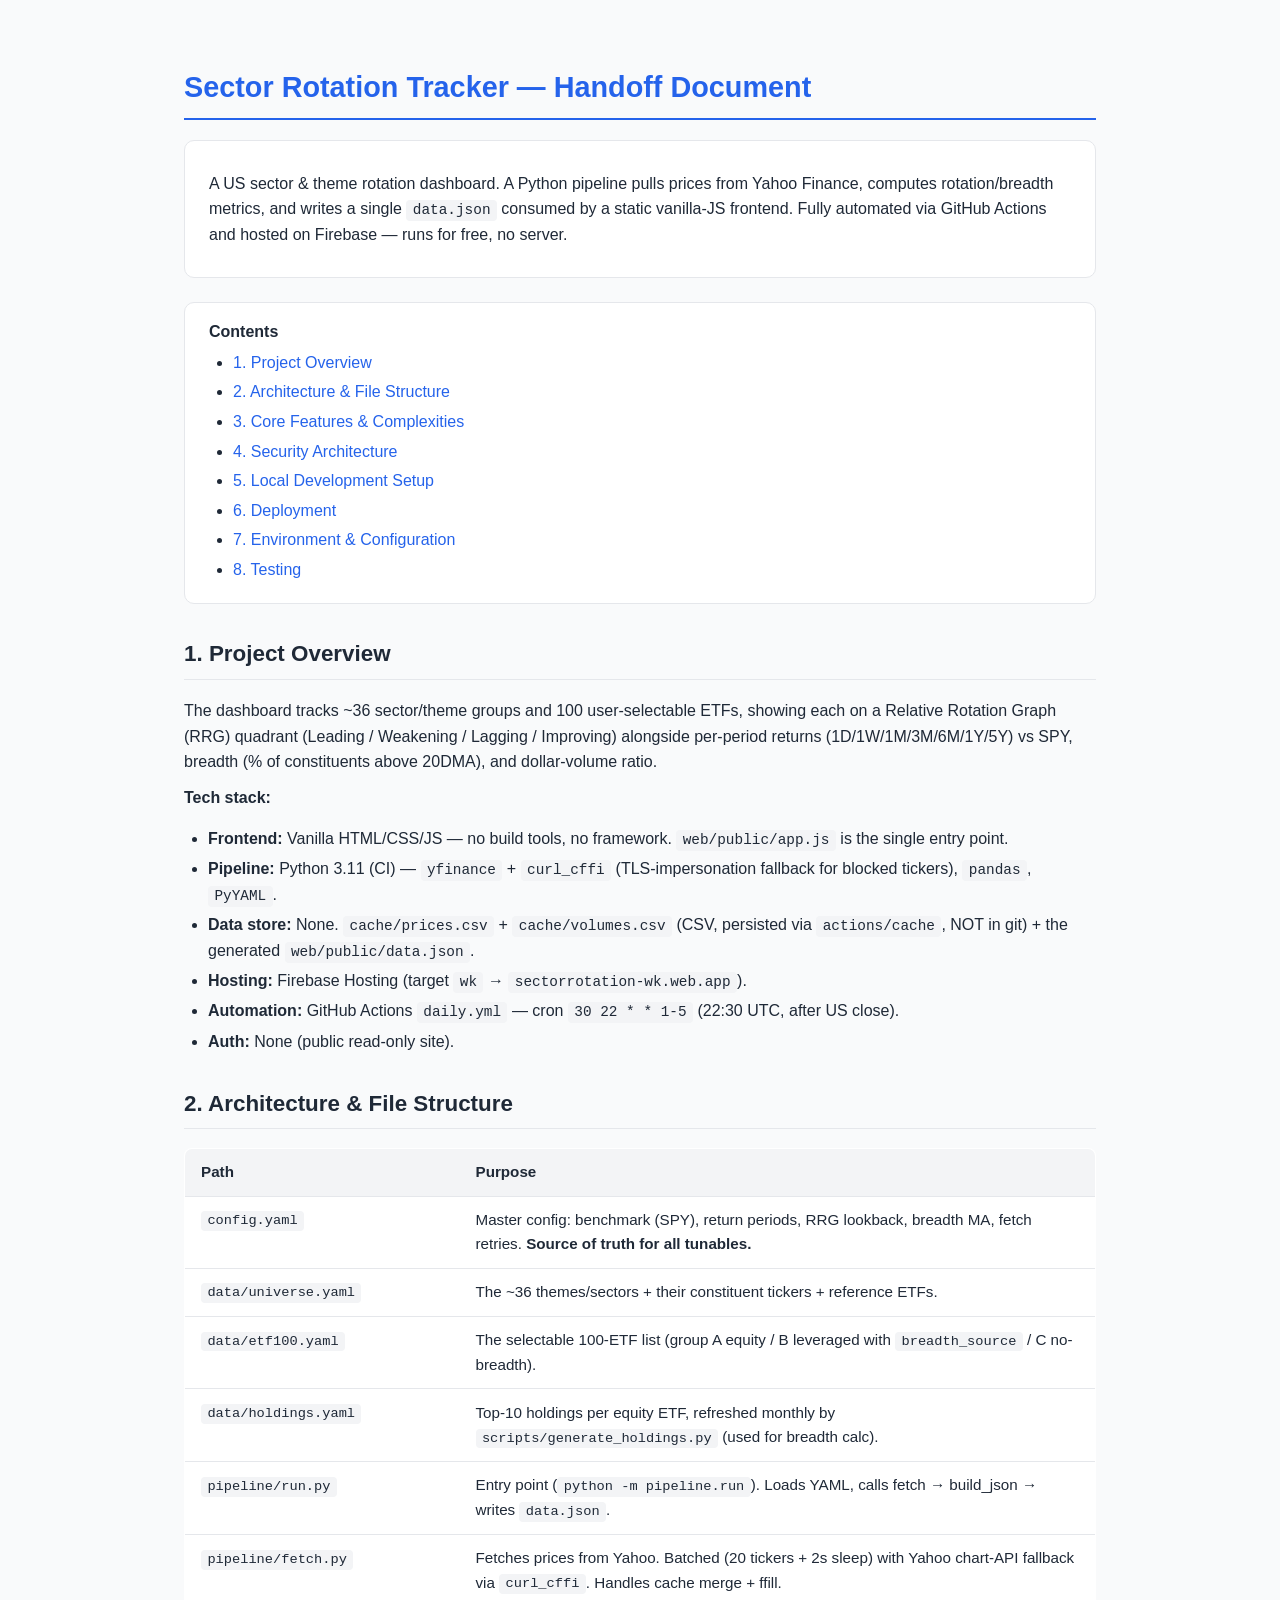
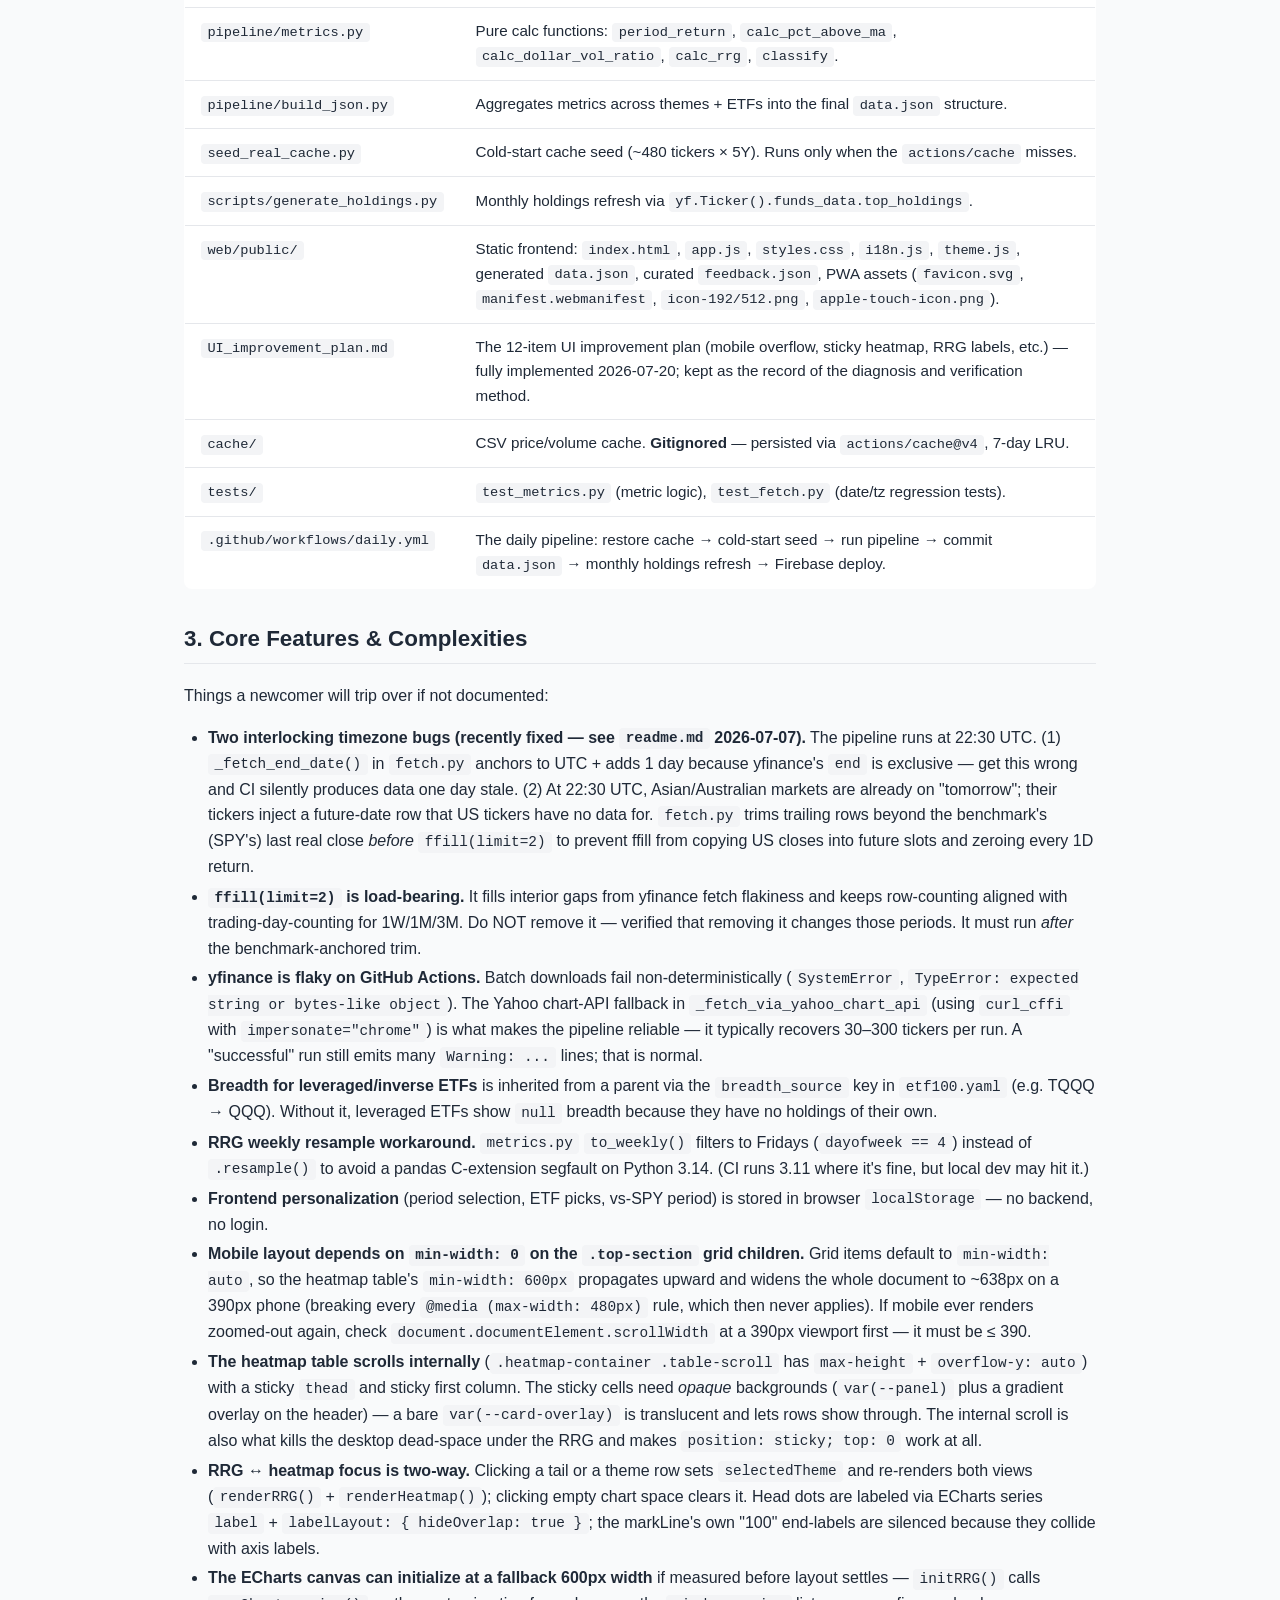
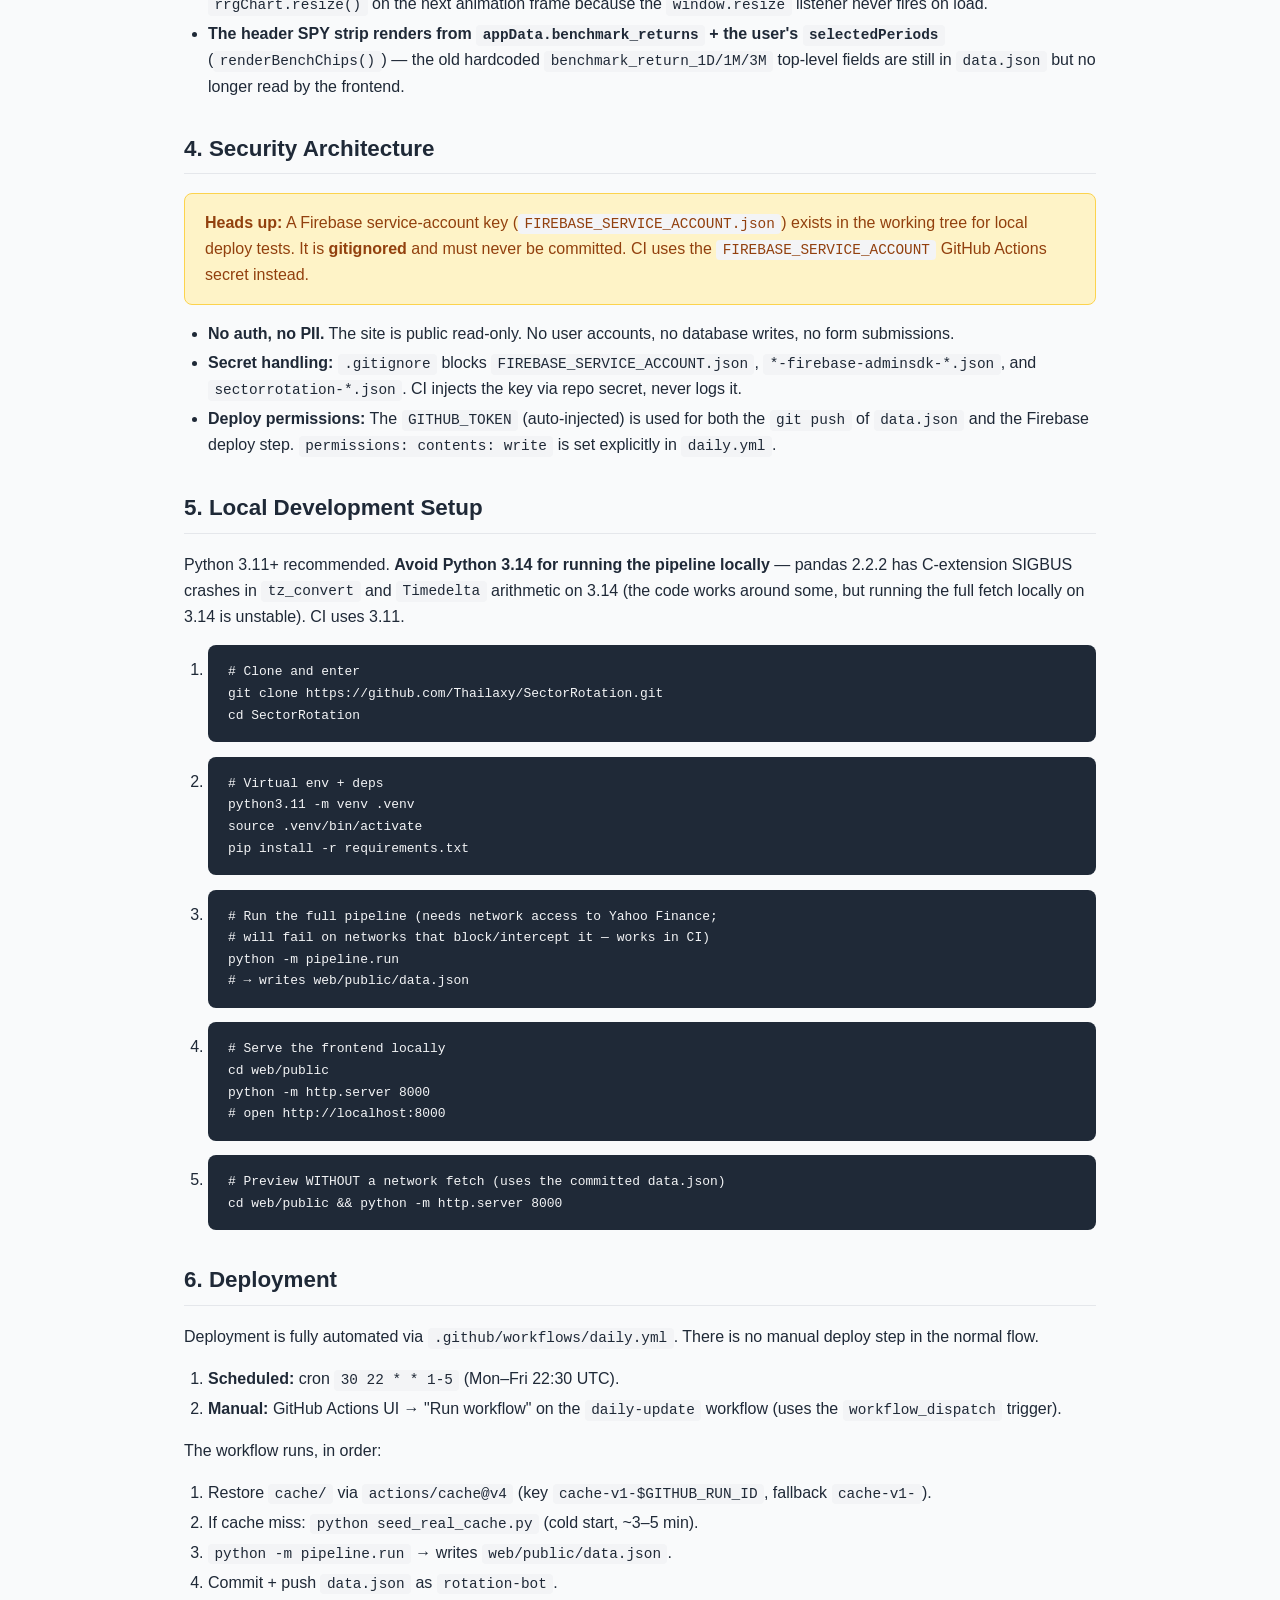
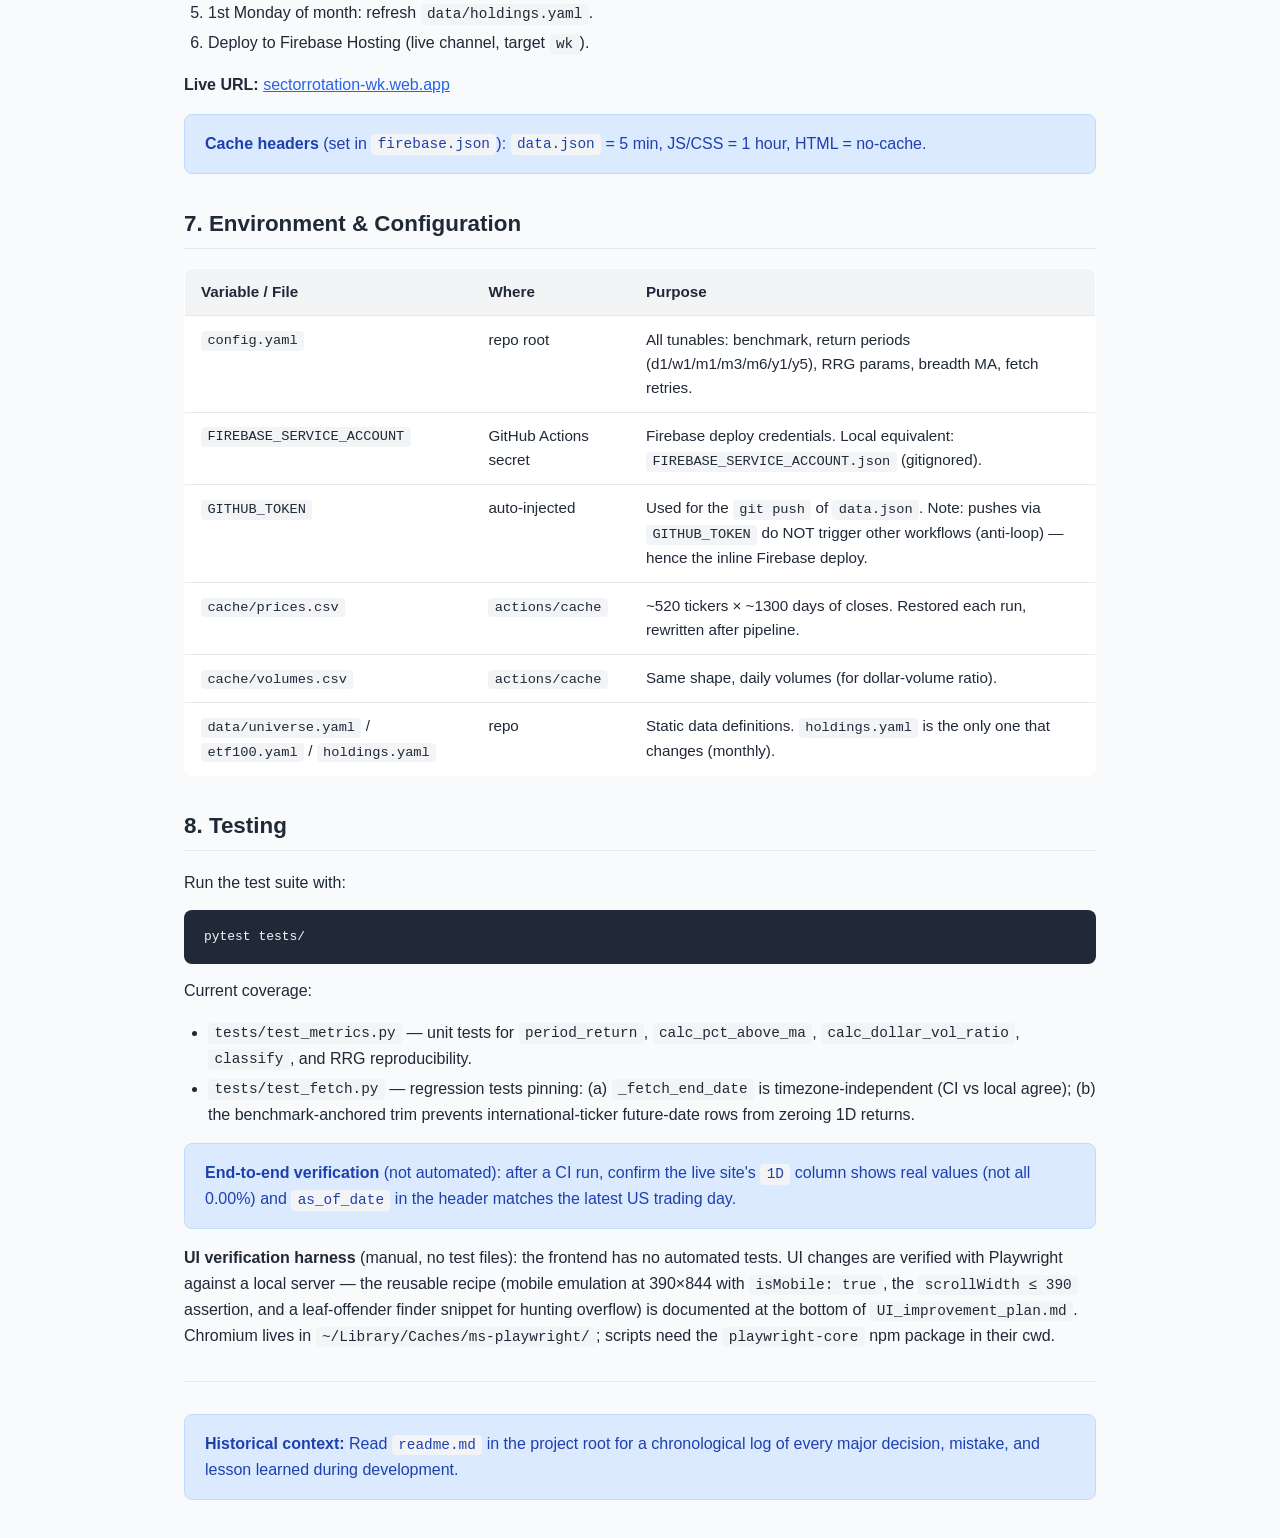
==== commit 57b1f3c0: "feat: implement all 12 UI improvement plan items (mobile fix, sticky heatmap, RRG labels, PWA) - Fix" ====
--- a/handoff.html
+++ b/handoff.html
@@ -222,7 +222,8 @@
       <tr><td><code>pipeline/build_json.py</code></td><td>Aggregates metrics across themes + ETFs into the final <code>data.json</code> structure.</td></tr>
       <tr><td><code>seed_real_cache.py</code></td><td>Cold-start cache seed (~480 tickers × 5Y). Runs only when the <code>actions/cache</code> misses.</td></tr>
       <tr><td><code>scripts/generate_holdings.py</code></td><td>Monthly holdings refresh via <code>yf.Ticker().funds_data.top_holdings</code>.</td></tr>
-      <tr><td><code>web/public/</code></td><td>Static frontend: <code>index.html</code>, <code>app.js</code>, <code>styles.css</code>, <code>i18n.js</code>, <code>theme.js</code>, generated <code>data.json</code>.</td></tr>
+      <tr><td><code>web/public/</code></td><td>Static frontend: <code>index.html</code>, <code>app.js</code>, <code>styles.css</code>, <code>i18n.js</code>, <code>theme.js</code>, generated <code>data.json</code>, curated <code>feedback.json</code>, PWA assets (<code>favicon.svg</code>, <code>manifest.webmanifest</code>, <code>icon-192/512.png</code>, <code>apple-touch-icon.png</code>).</td></tr>
+      <tr><td><code>UI_improvement_plan.md</code></td><td>The 12-item UI improvement plan (mobile overflow, sticky heatmap, RRG labels, etc.) — fully implemented 2026-07-20; kept as the record of the diagnosis and verification method.</td></tr>
       <tr><td><code>cache/</code></td><td>CSV price/volume cache. <strong>Gitignored</strong> — persisted via <code>actions/cache@v4</code>, 7-day LRU.</td></tr>
       <tr><td><code>tests/</code></td><td><code>test_metrics.py</code> (metric logic), <code>test_fetch.py</code> (date/tz regression tests).</td></tr>
       <tr><td><code>.github/workflows/daily.yml</code></td><td>The daily pipeline: restore cache → cold-start seed → run pipeline → commit <code>data.json</code> → monthly holdings refresh → Firebase deploy.</td></tr>
@@ -238,6 +239,11 @@
     <li><strong>Breadth for leveraged/inverse ETFs</strong> is inherited from a parent via the <code>breadth_source</code> key in <code>etf100.yaml</code> (e.g. TQQQ → QQQ). Without it, leveraged ETFs show <code>null</code> breadth because they have no holdings of their own.</li>
     <li><strong>RRG weekly resample workaround.</strong> <code>metrics.py</code> <code>to_weekly()</code> filters to Fridays (<code>dayofweek == 4</code>) instead of <code>.resample()</code> to avoid a pandas C-extension segfault on Python 3.14. (CI runs 3.11 where it's fine, but local dev may hit it.)</li>
     <li><strong>Frontend personalization</strong> (period selection, ETF picks, vs-SPY period) is stored in browser <code>localStorage</code> — no backend, no login.</li>
+    <li><strong>Mobile layout depends on <code>min-width: 0</code> on the <code>.top-section</code> grid children.</strong> Grid items default to <code>min-width: auto</code>, so the heatmap table's <code>min-width: 600px</code> propagates upward and widens the whole document to ~638px on a 390px phone (breaking every <code>@media (max-width: 480px)</code> rule, which then never applies). If mobile ever renders zoomed-out again, check <code>document.documentElement.scrollWidth</code> at a 390px viewport first — it must be ≤ 390.</li>
+    <li><strong>The heatmap table scrolls internally</strong> (<code>.heatmap-container .table-scroll</code> has <code>max-height</code> + <code>overflow-y: auto</code>) with a sticky <code>thead</code> and sticky first column. The sticky cells need <em>opaque</em> backgrounds (<code>var(--panel)</code> plus a gradient overlay on the header) — a bare <code>var(--card-overlay)</code> is translucent and lets rows show through. The internal scroll is also what kills the desktop dead-space under the RRG and makes <code>position: sticky; top: 0</code> work at all.</li>
+    <li><strong>RRG ↔ heatmap focus is two-way.</strong> Clicking a tail or a theme row sets <code>selectedTheme</code> and re-renders both views (<code>renderRRG()</code> + <code>renderHeatmap()</code>); clicking empty chart space clears it. Head dots are labeled via ECharts series <code>label</code> + <code>labelLayout: { hideOverlap: true }</code>; the markLine's own "100" end-labels are silenced because they collide with axis labels.</li>
+    <li><strong>The ECharts canvas can initialize at a fallback 600px width</strong> if measured before layout settles — <code>initRRG()</code> calls <code>rrgChart.resize()</code> on the next animation frame because the <code>window.resize</code> listener never fires on load.</li>
+    <li><strong>The header SPY strip renders from <code>appData.benchmark_returns</code> + the user's <code>selectedPeriods</code></strong> (<code>renderBenchChips()</code>) — the old hardcoded <code>benchmark_return_1D/1M/3M</code> top-level fields are still in <code>data.json</code> but no longer read by the frontend.</li>
   </ul>
 
   <h2 id="security">4. Security Architecture</h2>
@@ -326,6 +332,7 @@
   <div class="alert info">
     <strong>End-to-end verification</strong> (not automated): after a CI run, confirm the live site's <code>1D</code> column shows real values (not all 0.00%) and <code>as_of_date</code> in the header matches the latest US trading day.
   </div>
+  <p><strong>UI verification harness</strong> (manual, no test files): the frontend has no automated tests. UI changes are verified with Playwright against a local server — the reusable recipe (mobile emulation at 390×844 with <code>isMobile: true</code>, the <code>scrollWidth ≤ 390</code> assertion, and a leaf-offender finder snippet for hunting overflow) is documented at the bottom of <code>UI_improvement_plan.md</code>. Chromium lives in <code>~/Library/Caches/ms-playwright/</code>; scripts need the <code>playwright-core</code> npm package in their cwd.</p>
 
   <hr>
   <div class="alert info">
